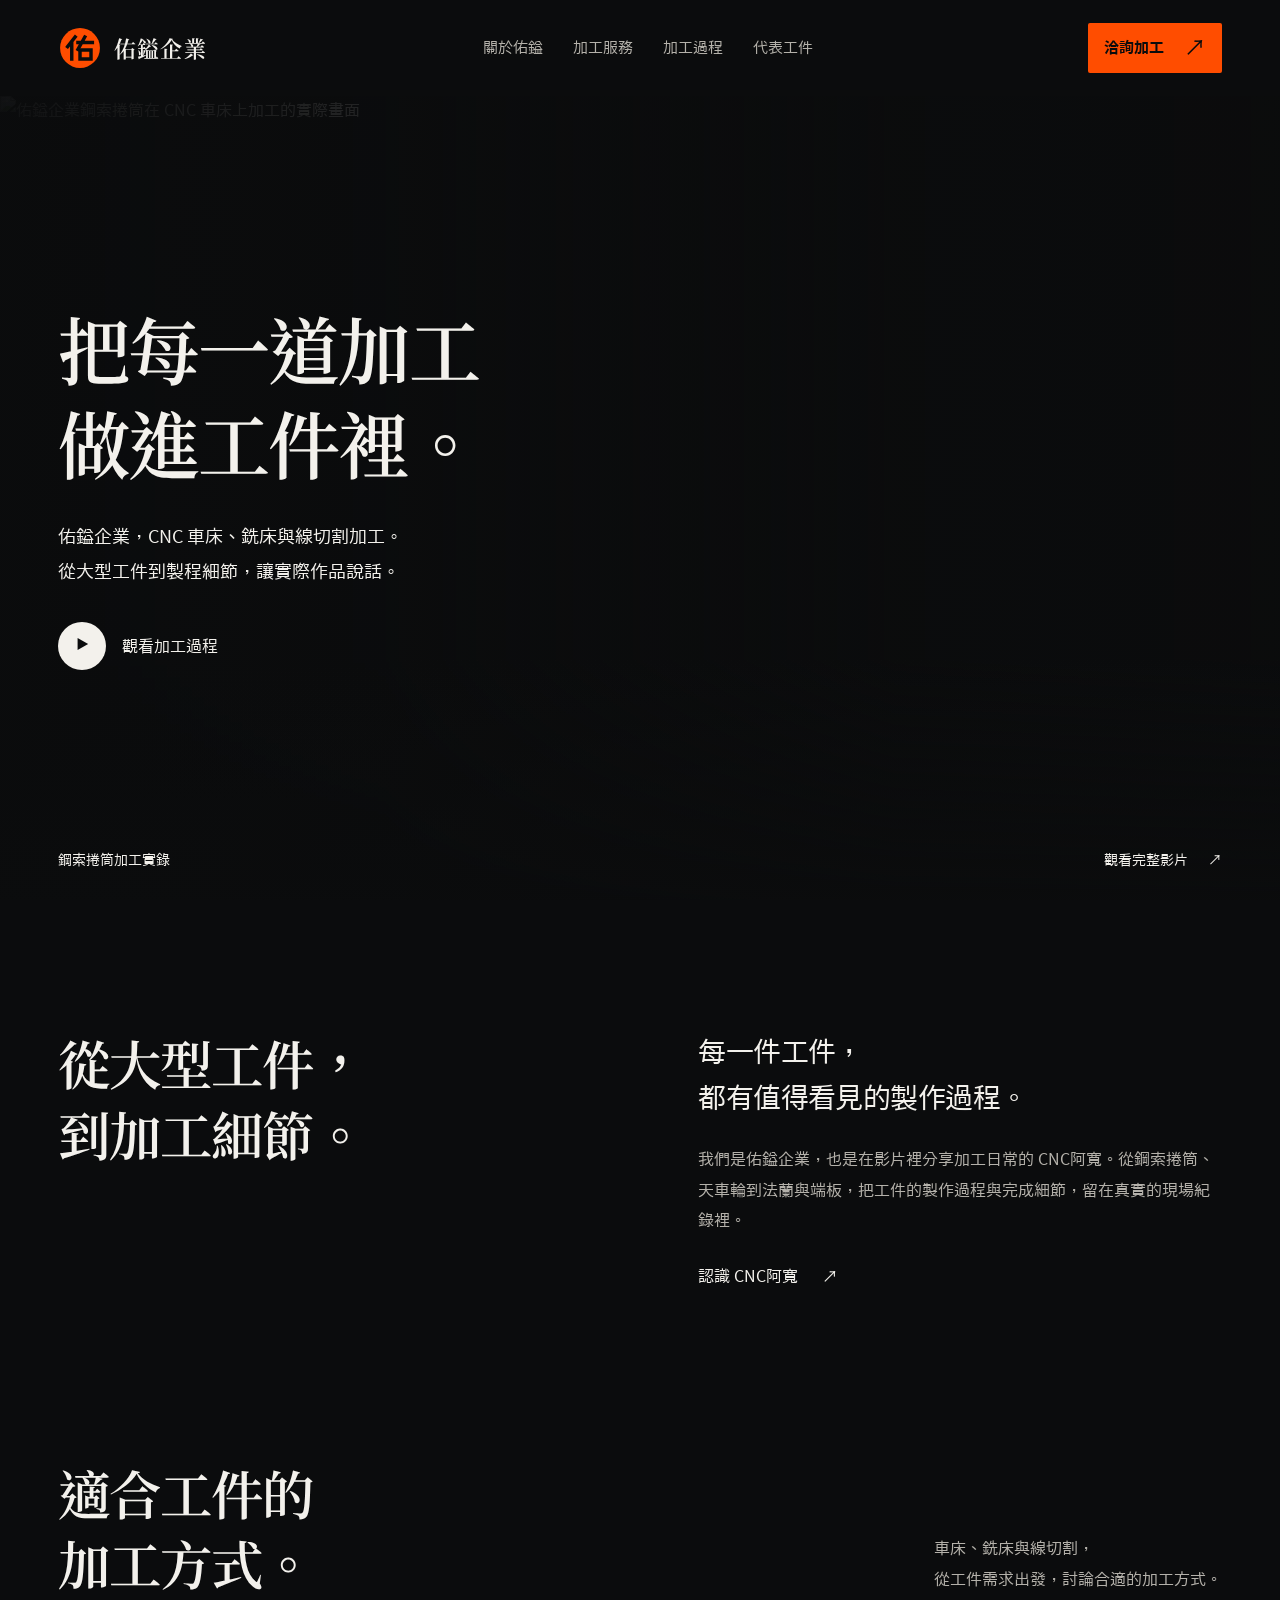
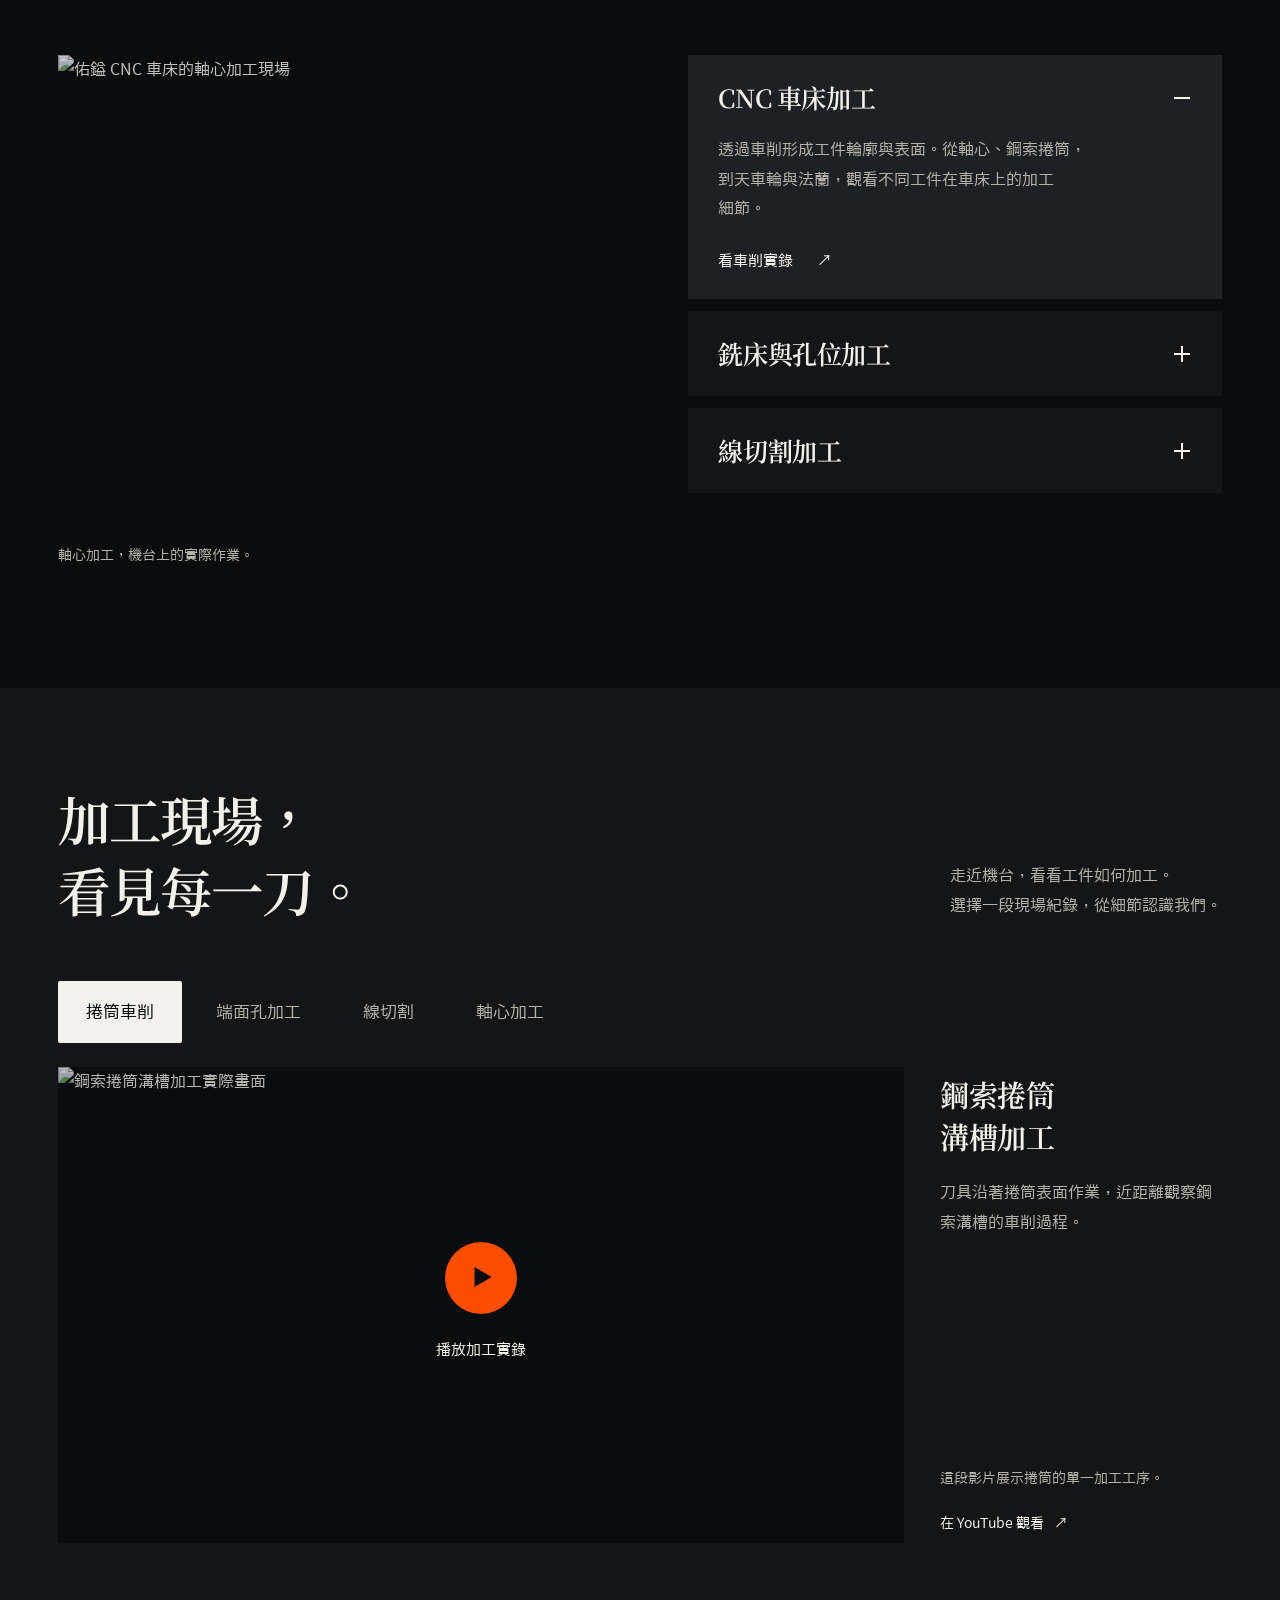
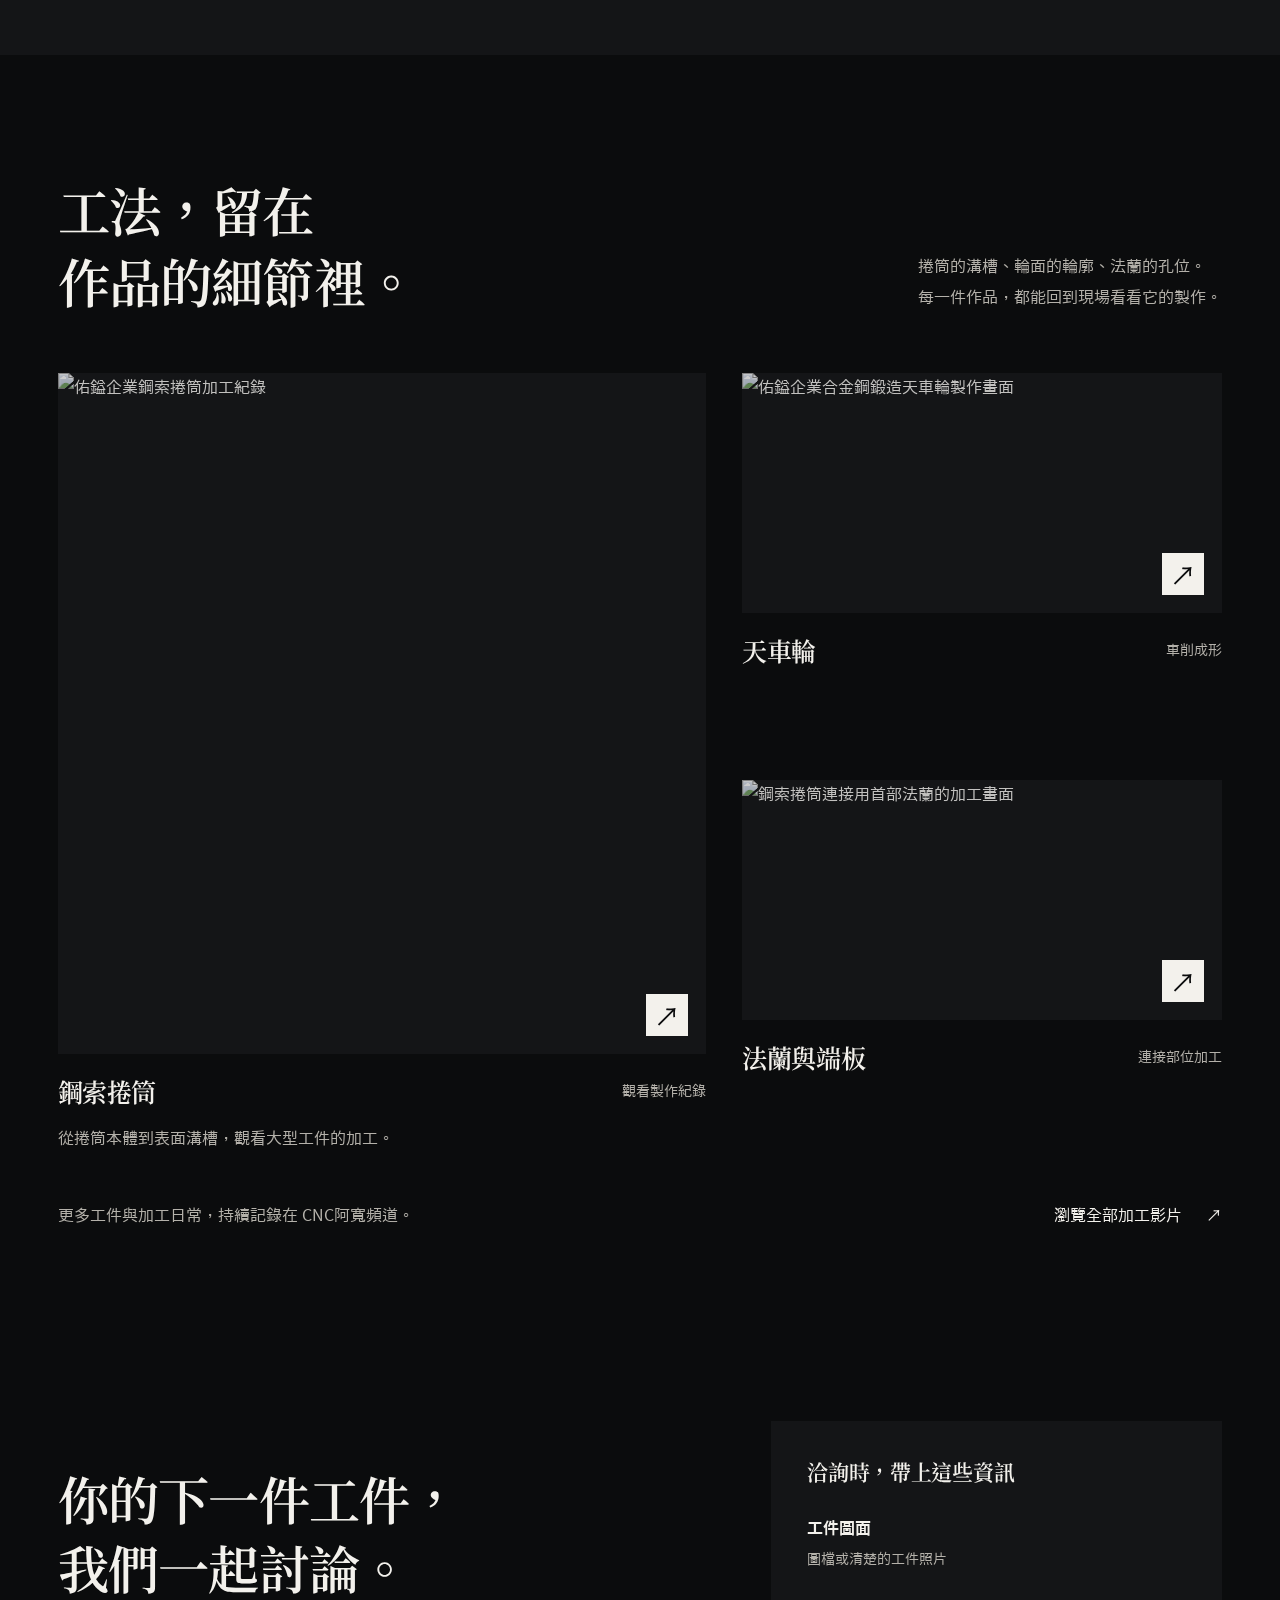
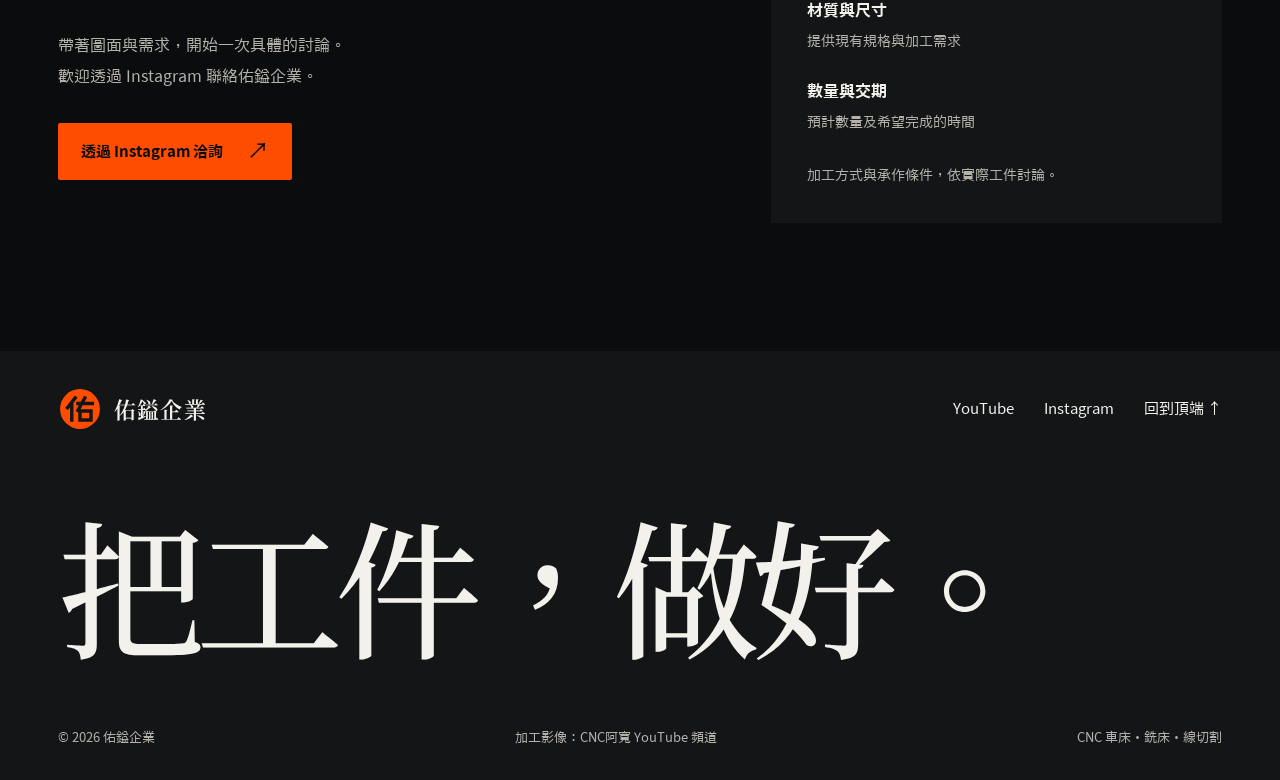
==== index.html @ 59f02c8d "Publish Yo Yi company website v1 with custom identity and machining videos" ====
<!doctype html>
<html lang="zh-Hant">
<head>
  <meta charset="utf-8">
  <meta name="viewport" content="width=device-width, initial-scale=1">
  <meta name="theme-color" content="#0b0c0d">
  <meta name="description" content="佑鎰企業 CNC 車床、銑床與線切割加工。從鋼索捲筒、天車輪到法蘭與端板，透過真實影片看見加工過程與工件細節。">
  <meta property="og:title" content="佑鎰企業｜看得見的 CNC 加工">
  <meta property="og:description" content="從大型工件到加工細節，走進佑鎰的加工現場。">
  <meta property="og:type" content="website">
  <meta property="og:url" content="https://ishshue.github.io/yoyiweb/">
  <meta property="og:image" content="https://i.ytimg.com/vi/tw3LlQn-qcg/maxresdefault.jpg">
  <link rel="canonical" href="https://ishshue.github.io/yoyiweb/">
  <title>佑鎰企業｜看得見的 CNC 加工</title>
  <link rel="icon" href="./favicon.svg" type="image/svg+xml">
  <link rel="preconnect" href="https://i.ytimg.com">
  <link rel="preload" href="./fonts/source-han-serif-tw.woff2" as="font" type="font/woff2" crossorigin>
  <link rel="stylesheet" href="./fonts/fonts.css">
  <link rel="stylesheet" href="./styles.css">
  <link rel="stylesheet" href="./brand.css">
  <link rel="stylesheet" href="./loader.css">
  <script src="./loader.js" defer></script>
  <script src="./app.js" defer></script>
</head>
<body>
  <div class="page-loader" id="page-loader" role="status" aria-live="polite" hidden>
    <img class="brand-icon" src="./assets/yo-yi-icon.svg" alt="" width="64" height="64">
    <div class="dot-spinner" aria-hidden="true"><span class="dot-spinner__dot"></span><span class="dot-spinner__dot"></span><span class="dot-spinner__dot"></span><span class="dot-spinner__dot"></span><span class="dot-spinner__dot"></span><span class="dot-spinner__dot"></span><span class="dot-spinner__dot"></span><span class="dot-spinner__dot"></span></div>
    <p>正在載入佑鎰的加工現場</p>
  </div>
  <a class="skip-link" href="#main">跳至主要內容</a>
  <header class="site-header">
    <div class="header-inner frame">
      <a class="wordmark" href="#top" aria-label="佑鎰企業，回到首頁"><img class="brand-icon" src="./assets/yo-yi-icon.svg" alt="" width="44" height="44"><span>佑鎰企業</span></a>
      <nav class="desktop-nav" aria-label="主要導覽">
        <a href="#about">關於佑鎰</a><a href="#services">加工服務</a><a href="#process">加工過程</a><a href="#work">代表工件</a>
      </nav>
      <a class="button header-contact" href="#contact">洽詢加工 <span aria-hidden="true">↗</span></a>
      <button class="menu-toggle" aria-expanded="false" aria-controls="mobile-nav" aria-label="開啟導覽選單"><span></span><span></span></button>
    </div>
    <nav id="mobile-nav" class="mobile-nav" aria-label="手機導覽" hidden>
      <a href="#about">關於佑鎰</a><a href="#services">加工服務</a><a href="#process">加工過程</a><a href="#work">代表工件</a><a href="#contact">洽詢加工</a>
    </nav>
  </header>

  <main id="main">
    <section id="top" class="hero" aria-labelledby="hero-heading">
      <img class="hero-image video-thumb" src="https://i.ytimg.com/vi/tw3LlQn-qcg/maxresdefault.jpg" data-video="tw3LlQn-qcg" alt="佑鎰企業鋼索捲筒在 CNC 車床上加工的實際畫面" width="1280" height="720" fetchpriority="high">
      <div class="hero-scrim"></div>
      <div class="hero-content frame">
        <h1 id="hero-heading"><span class="headline-line"><span>把每一道加工</span></span><span class="headline-line"><span>做進工件裡。</span></span></h1>
        <p class="hero-description">佑鎰企業，CNC 車床、銑床與線切割加工。<br>從大型工件到製程細節，讓實際作品說話。</p>
        <a class="hero-action" href="#process"><span class="play-disc" aria-hidden="true">▶</span><span>觀看加工過程</span></a>
      </div>
      <div class="hero-bottom frame"><span>鋼索捲筒加工實錄</span><a href="https://www.youtube.com/watch?v=tw3LlQn-qcg" target="_blank" rel="noopener noreferrer">觀看完整影片 <span aria-hidden="true">↗</span></a></div>
    </section>

    <section id="about" class="about-section section frame" aria-labelledby="about-heading">
      <h2 id="about-heading" class="reveal">從大型工件，<br>到加工細節。</h2>
      <div class="about-copy reveal">
        <p class="statement">每一件工件，<br>都有值得看見的製作過程。</p>
        <p>我們是佑鎰企業，也是在影片裡分享加工日常的 CNC阿寬。從鋼索捲筒、天車輪到法蘭與端板，把工件的製作過程與完成細節，留在真實的現場紀錄裡。</p>
        <a class="text-link" href="https://www.youtube.com/@yo-yi/videos" target="_blank" rel="noopener noreferrer">認識 CNC阿寬 <span aria-hidden="true">↗</span></a>
      </div>
    </section>

    <section id="services" class="services-section section frame" aria-labelledby="services-heading">
      <div class="section-heading reveal"><h2 id="services-heading">適合工件的<br>加工方式。</h2><p>車床、銑床與線切割，<br>從工件需求出發，討論合適的加工方式。</p></div>
      <div class="services-layout">
        <figure class="service-image reveal"><img class="video-thumb" src="https://i.ytimg.com/vi/P_eZln2GrxA/maxresdefault.jpg" data-video="P_eZln2GrxA" alt="佑鎰 CNC 車床的軸心加工現場" width="1280" height="720" loading="lazy"><figcaption>軸心加工，機台上的實際作業。</figcaption></figure>
        <div class="service-list reveal">
          <details open><summary><h3>CNC 車床加工</h3><span class="details-icon" aria-hidden="true"></span></summary><div class="details-body"><p>透過車削形成工件輪廓與表面。從軸心、鋼索捲筒，到天車輪與法蘭，觀看不同工件在車床上的加工細節。</p><a href="#process" class="text-link" data-process-link="turning">看車削實錄 <span aria-hidden="true">↗</span></a></div></details>
          <details><summary><h3>銑床與孔位加工</h3><span class="details-icon" aria-hidden="true"></span></summary><div class="details-body"><p>工件的端面、孔位與接合部位，也各有加工重點。從捲筒端面孔加工影片，觀察刀具與工件的作業細節。</p><a href="#process" class="text-link" data-process-link="boring">看孔位加工 <span aria-hidden="true">↗</span></a></div></details>
          <details><summary><h3>線切割加工</h3><span class="details-icon" aria-hidden="true"></span></summary><div class="details-body"><p>透過線切割處理工件輪廓與鍵槽。以超長鍵槽的現場影片，呈現實際加工中的工件與設備。</p><a href="#process" class="text-link" data-process-link="wire">看線切割實錄 <span aria-hidden="true">↗</span></a></div></details>
        </div>
      </div>
    </section>

    <section id="process" class="process-section section" aria-labelledby="process-heading">
      <div class="frame">
        <div class="section-heading reveal"><h2 id="process-heading">加工現場，<br>看見每一刀。</h2><p>走近機台，看看工件如何加工。<br>選擇一段現場紀錄，從細節認識我們。</p></div>
        <div class="process-tabs reveal" role="tablist" aria-label="選擇加工影片">
          <button id="tab-turning" role="tab" aria-selected="true" aria-controls="process-panel" data-process="turning">捲筒車削</button>
          <button id="tab-boring" role="tab" aria-selected="false" aria-controls="process-panel" tabindex="-1" data-process="boring">端面孔加工</button>
          <button id="tab-wire" role="tab" aria-selected="false" aria-controls="process-panel" tabindex="-1" data-process="wire">線切割</button>
          <button id="tab-shaft" role="tab" aria-selected="false" aria-controls="process-panel" tabindex="-1" data-process="shaft">軸心加工</button>
        </div>
        <div id="process-panel" class="process-panel reveal" role="tabpanel" aria-labelledby="tab-turning" tabindex="0">
          <div class="video-stage" id="video-stage">
            <div class="video-loader" id="video-loader" role="status" aria-live="polite" hidden><div class="dot-spinner" aria-hidden="true"><span class="dot-spinner__dot"></span><span class="dot-spinner__dot"></span><span class="dot-spinner__dot"></span><span class="dot-spinner__dot"></span><span class="dot-spinner__dot"></span><span class="dot-spinner__dot"></span><span class="dot-spinner__dot"></span><span class="dot-spinner__dot"></span></div><span>正在載入加工影片</span></div>
            <a class="video-poster" id="video-poster" href="https://www.youtube.com/watch?v=tw3LlQn-qcg" target="_blank" rel="noopener noreferrer" aria-label="播放鋼索捲筒溝槽加工影片">
              <img id="process-image" class="video-thumb" src="https://i.ytimg.com/vi/tw3LlQn-qcg/maxresdefault.jpg" data-video="tw3LlQn-qcg" alt="鋼索捲筒溝槽加工實際畫面" width="1280" height="720" loading="lazy">
              <span class="video-play"><span aria-hidden="true">▶</span><span>播放加工實錄</span></span>
            </a>
          </div>
          <div class="process-description" aria-live="polite">
            <div><h3 id="process-title">鋼索捲筒<br>溝槽加工</h3><p id="process-description">刀具沿著捲筒表面作業，近距離觀察鋼索溝槽的車削過程。</p></div>
            <div class="process-meta"><p id="process-note">這段影片展示捲筒的單一加工工序。</p><a id="process-source" class="text-link" href="https://www.youtube.com/watch?v=tw3LlQn-qcg" target="_blank" rel="noopener noreferrer">在 YouTube 觀看 <span aria-hidden="true">↗</span></a></div>
          </div>
        </div>
        <noscript><p>其他加工紀錄：<a href="https://www.youtube.com/watch?v=yM4yK9tTLEQ">端面孔加工</a>、<a href="https://www.youtube.com/watch?v=7T9lDOiw2Vo">線切割</a>、<a href="https://www.youtube.com/watch?v=P_eZln2GrxA">軸心加工</a>。</p></noscript>
      </div>
    </section>

    <section id="work" class="work-section section frame" aria-labelledby="work-heading">
      <div class="section-heading reveal"><h2 id="work-heading">工法，留在<br>作品的細節裡。</h2><p>捲筒的溝槽、輪面的輪廓、法蘭的孔位。<br>每一件作品，都能回到現場看看它的製作。</p></div>
      <div class="work-grid">
        <a class="work-item work-feature reveal" href="https://www.youtube.com/watch?v=8Q8YYS0DX50" target="_blank" rel="noopener noreferrer">
          <div class="work-image"><img class="video-thumb" src="https://i.ytimg.com/vi/8Q8YYS0DX50/maxresdefault.jpg" data-video="8Q8YYS0DX50" alt="佑鎰企業鋼索捲筒加工紀錄" width="1280" height="720" loading="lazy"><span class="image-arrow" aria-hidden="true">↗</span></div>
          <div class="work-caption"><h3>鋼索捲筒</h3><span>觀看製作紀錄</span></div>
          <p>從捲筒本體到表面溝槽，觀看大型工件的加工。</p>
        </a>
        <div class="work-side">
          <a class="work-item reveal" href="https://www.youtube.com/watch?v=ETwI8uhicCs" target="_blank" rel="noopener noreferrer"><div class="work-image"><img class="video-thumb" src="https://i.ytimg.com/vi/ETwI8uhicCs/maxresdefault.jpg" data-video="ETwI8uhicCs" alt="佑鎰企業合金鋼鍛造天車輪製作畫面" width="1280" height="720" loading="lazy"><span class="image-arrow" aria-hidden="true">↗</span></div><div class="work-caption"><h3>天車輪</h3><span>車削成形</span></div></a>
          <a class="work-item reveal" href="https://www.youtube.com/watch?v=fPfhM7TItUw" target="_blank" rel="noopener noreferrer"><div class="work-image"><img class="video-thumb" src="https://i.ytimg.com/vi/fPfhM7TItUw/maxresdefault.jpg" data-video="fPfhM7TItUw" alt="鋼索捲筒連接用首部法蘭的加工畫面" width="1280" height="720" loading="lazy"><span class="image-arrow" aria-hidden="true">↗</span></div><div class="work-caption"><h3>法蘭與端板</h3><span>連接部位加工</span></div></a>
        </div>
      </div>
      <div class="work-more reveal"><p>更多工件與加工日常，持續記錄在 CNC阿寬頻道。</p><a class="text-link" href="https://www.youtube.com/@yo-yi/videos" target="_blank" rel="noopener noreferrer">瀏覽全部加工影片 <span aria-hidden="true">↗</span></a></div>
    </section>

    <section id="contact" class="contact-section section frame" aria-labelledby="contact-heading">
      <div class="contact-main reveal"><h2 id="contact-heading">你的下一件工件，<br>我們一起討論。</h2><p>帶著圖面與需求，開始一次具體的討論。<br>歡迎透過 Instagram 聯絡佑鎰企業。</p><a class="button" href="https://www.instagram.com/trontalshue/" target="_blank" rel="noopener noreferrer">透過 Instagram 洽詢 <span aria-hidden="true">↗</span></a></div>
      <div class="contact-prep reveal"><h3>洽詢時，帶上這些資訊</h3><ul><li><span>工件圖面</span><span>圖檔或清楚的工件照片</span></li><li><span>材質與尺寸</span><span>提供現有規格與加工需求</span></li><li><span>數量與交期</span><span>預計數量及希望完成的時間</span></li></ul><p>加工方式與承作條件，依實際工件討論。</p></div>
    </section>
  </main>

  <footer class="site-footer frame">
    <div class="footer-top"><a class="wordmark" href="#top"><img class="brand-icon" src="./assets/yo-yi-icon.svg" alt="" width="44" height="44"><span>佑鎰企業</span></a><div><a href="https://www.youtube.com/@yo-yi" target="_blank" rel="noopener noreferrer">YouTube</a><a href="https://www.instagram.com/trontalshue/" target="_blank" rel="noopener noreferrer">Instagram</a><a href="#top">回到頂端 ↑</a></div></div>
    <p class="footer-display" aria-hidden="true">把工件，做好。</p>
    <div class="footer-bottom"><span>© 2026 佑鎰企業</span><a href="https://www.youtube.com/@yo-yi" target="_blank" rel="noopener noreferrer">加工影像：CNC阿寬 YouTube 頻道</a><span>CNC 車床・銑床・線切割</span></div>
  </footer>
</body>
</html>
---- fonts/fonts.css ----
/* Source Han Serif TW: Adobe. Taipei Sans TC: JT Foundry. Licenses alongside these files. */
@font-face{font-family:"Yo Yi Serif Web";src:url("./source-han-serif-tw.woff2") format("woff2");font-weight:200 900;font-style:normal;font-display:swap}
@font-face {
  font-family: "Yo Yi Sans Web";
  font-style: normal;
  font-weight: 400;
  font-display: swap;
  src: url("./taipei/Regular/Taipei-Sans-TC.Basic-Latin.woff2") format("woff2");
  unicode-range: U+20-7E;
}
@font-face {
  font-family: "Yo Yi Sans Web";
  font-style: normal;
  font-weight: 400;
  font-display: swap;
  src: url("./taipei/Regular/Taipei-Sans-TC.Latin-1-Supplement.woff2") format("woff2");
  unicode-range: U+A0-FF;
}
@font-face {
  font-family: "Yo Yi Sans Web";
  font-style: normal;
  font-weight: 400;
  font-display: swap;
  src: url("./taipei/Regular/Taipei-Sans-TC.Arrows.woff2") format("woff2");
  unicode-range: U+2190-2199, U+21B8-21B9, U+21C4-21C6, U+21CB-21CC, U+21D0, U+21D2, U+21D4, U+21E6-21E9, U+21F5;
}
@font-face {
  font-family: "Yo Yi Sans Web";
  font-style: normal;
  font-weight: 400;
  font-display: swap;
  src: url("./taipei/Regular/Taipei-Sans-TC.Geometric-Shapes.woff2") format("woff2");
  unicode-range: U+25A0-25AB, U+25B1-25B3, U+25B6-25B7, U+25BC-25BD, U+25C0-25C1, U+25C6-25CC, U+25CE-25D3, U+25E2-25E6, U+25EF;
}
@font-face {
  font-family: "Yo Yi Sans Web";
  font-style: normal;
  font-weight: 400;
  font-display: swap;
  src: url("./taipei/Regular/Taipei-Sans-TC.CJK-Symbols-and-Punctuation.woff2") format("woff2");
  unicode-range: U+3000-303F;
}
@font-face {
  font-family: "Yo Yi Sans Web";
  font-style: normal;
  font-weight: 400;
  font-display: swap;
  src: url("./taipei/Regular/Taipei-Sans-TC.Katakana.woff2") format("woff2");
  unicode-range: U+30A0-30FF;
}
@font-face {
  font-family: "Yo Yi Sans Web";
  font-style: normal;
  font-weight: 400;
  font-display: swap;
  src: url("./taipei/Regular/Taipei-Sans-TC.CJK-Unified-Ideographs-001.woff2") format("woff2");
  unicode-range: U+4E00-51FF;
}
@font-face {
  font-family: "Yo Yi Sans Web";
  font-style: normal;
  font-weight: 400;
  font-display: swap;
  src: url("./taipei/Regular/Taipei-Sans-TC.CJK-Unified-Ideographs-002.woff2") format("woff2");
  unicode-range: U+5200-55FF;
}
@font-face {
  font-family: "Yo Yi Sans Web";
  font-style: normal;
  font-weight: 400;
  font-display: swap;
  src: url("./taipei/Regular/Taipei-Sans-TC.CJK-Unified-Ideographs-003.woff2") format("woff2");
  unicode-range: U+5600-59FF;
}
@font-face {
  font-family: "Yo Yi Sans Web";
  font-style: normal;
  font-weight: 400;
  font-display: swap;
  src: url("./taipei/Regular/Taipei-Sans-TC.CJK-Unified-Ideographs-004.woff2") format("woff2");
  unicode-range: U+5A00-5DFF;
}
@font-face {
  font-family: "Yo Yi Sans Web";
  font-style: normal;
  font-weight: 400;
  font-display: swap;
  src: url("./taipei/Regular/Taipei-Sans-TC.CJK-Unified-Ideographs-005.woff2") format("woff2");
  unicode-range: U+5E00-61FF;
}
@font-face {
  font-family: "Yo Yi Sans Web";
  font-style: normal;
  font-weight: 400;
  font-display: swap;
  src: url("./taipei/Regular/Taipei-Sans-TC.CJK-Unified-Ideographs-006.woff2") format("woff2");
  unicode-range: U+6200-65FF;
}
@font-face {
  font-family: "Yo Yi Sans Web";
  font-style: normal;
  font-weight: 400;
  font-display: swap;
  src: url("./taipei/Regular/Taipei-Sans-TC.CJK-Unified-Ideographs-007.woff2") format("woff2");
  unicode-range: U+6600-69FF;
}
@font-face {
  font-family: "Yo Yi Sans Web";
  font-style: normal;
  font-weight: 400;
  font-display: swap;
  src: url("./taipei/Regular/Taipei-Sans-TC.CJK-Unified-Ideographs-008.woff2") format("woff2");
  unicode-range: U+6A00-6DFF;
}
@font-face {
  font-family: "Yo Yi Sans Web";
  font-style: normal;
  font-weight: 400;
  font-display: swap;
  src: url("./taipei/Regular/Taipei-Sans-TC.CJK-Unified-Ideographs-009.woff2") format("woff2");
  unicode-range: U+6E00-71FF;
}
@font-face {
  font-family: "Yo Yi Sans Web";
  font-style: normal;
  font-weight: 400;
  font-display: swap;
  src: url("./taipei/Regular/Taipei-Sans-TC.CJK-Unified-Ideographs-010.woff2") format("woff2");
  unicode-range: U+7200-75FF;
}
@font-face {
  font-family: "Yo Yi Sans Web";
  font-style: normal;
  font-weight: 400;
  font-display: swap;
  src: url("./taipei/Regular/Taipei-Sans-TC.CJK-Unified-Ideographs-011.woff2") format("woff2");
  unicode-range: U+7600-79FF;
}
@font-face {
  font-family: "Yo Yi Sans Web";
  font-style: normal;
  font-weight: 400;
  font-display: swap;
  src: url("./taipei/Regular/Taipei-Sans-TC.CJK-Unified-Ideographs-012.woff2") format("woff2");
  unicode-range: U+7A00-7DFF;
}
@font-face {
  font-family: "Yo Yi Sans Web";
  font-style: normal;
  font-weight: 400;
  font-display: swap;
  src: url("./taipei/Regular/Taipei-Sans-TC.CJK-Unified-Ideographs-013.woff2") format("woff2");
  unicode-range: U+7E00-81FF;
}
@font-face {
  font-family: "Yo Yi Sans Web";
  font-style: normal;
  font-weight: 400;
  font-display: swap;
  src: url("./taipei/Regular/Taipei-Sans-TC.CJK-Unified-Ideographs-014.woff2") format("woff2");
  unicode-range: U+8200-85FF;
}
@font-face {
  font-family: "Yo Yi Sans Web";
  font-style: normal;
  font-weight: 400;
  font-display: swap;
  src: url("./taipei/Regular/Taipei-Sans-TC.CJK-Unified-Ideographs-015.woff2") format("woff2");
  unicode-range: U+8600-89FF;
}
@font-face {
  font-family: "Yo Yi Sans Web";
  font-style: normal;
  font-weight: 400;
  font-display: swap;
  src: url("./taipei/Regular/Taipei-Sans-TC.CJK-Unified-Ideographs-016.woff2") format("woff2");
  unicode-range: U+8A00-8DFF;
}
@font-face {
  font-family: "Yo Yi Sans Web";
  font-style: normal;
  font-weight: 400;
  font-display: swap;
  src: url("./taipei/Regular/Taipei-Sans-TC.CJK-Unified-Ideographs-017.woff2") format("woff2");
  unicode-range: U+8E00-91FF;
}
@font-face {
  font-family: "Yo Yi Sans Web";
  font-style: normal;
  font-weight: 400;
  font-display: swap;
  src: url("./taipei/Regular/Taipei-Sans-TC.CJK-Unified-Ideographs-018.woff2") format("woff2");
  unicode-range: U+9200-95FF;
}
@font-face {
  font-family: "Yo Yi Sans Web";
  font-style: normal;
  font-weight: 400;
  font-display: swap;
  src: url("./taipei/Regular/Taipei-Sans-TC.CJK-Unified-Ideographs-019.woff2") format("woff2");
  unicode-range: U+9600-99FF;
}
@font-face {
  font-family: "Yo Yi Sans Web";
  font-style: normal;
  font-weight: 400;
  font-display: swap;
  src: url("./taipei/Regular/Taipei-Sans-TC.CJK-Unified-Ideographs-020.woff2") format("woff2");
  unicode-range: U+9A00-9DFF;
}
@font-face {
  font-family: "Yo Yi Sans Web";
  font-style: normal;
  font-weight: 400;
  font-display: swap;
  src: url("./taipei/Regular/Taipei-Sans-TC.CJK-Unified-Ideographs-021.woff2") format("woff2");
  unicode-range: U+9E00-9FD0;
}
@font-face {
  font-family: "Yo Yi Sans Web";
  font-style: normal;
  font-weight: 400;
  font-display: swap;
  src: url("./taipei/Regular/Taipei-Sans-TC.Halfwidth-and-Fullwidth-Forms.woff2") format("woff2");
  unicode-range: U+FF01-FFA0, U+FFE0-FFE6, U+FFE8-FFEE;
}
@font-face {
  font-family: "Yo Yi Sans Web";
  font-style: normal;
  font-weight: 700;
  font-display: swap;
  src: url("./taipei/Bold/Taipei-Sans-TC.Basic-Latin.woff2") format("woff2");
  unicode-range: U+20-7E;
}
@font-face {
  font-family: "Yo Yi Sans Web";
  font-style: normal;
  font-weight: 700;
  font-display: swap;
  src: url("./taipei/Bold/Taipei-Sans-TC.Latin-1-Supplement.woff2") format("woff2");
  unicode-range: U+A0-FF;
}
@font-face {
  font-family: "Yo Yi Sans Web";
  font-style: normal;
  font-weight: 700;
  font-display: swap;
  src: url("./taipei/Bold/Taipei-Sans-TC.Arrows.woff2") format("woff2");
  unicode-range: U+2190-2199, U+21B8-21B9, U+21C4-21C6, U+21CB-21CC, U+21D0, U+21D2, U+21D4, U+21E6-21E9, U+21F5;
}
@font-face {
  font-family: "Yo Yi Sans Web";
  font-style: normal;
  font-weight: 700;
  font-display: swap;
  src: url("./taipei/Bold/Taipei-Sans-TC.Geometric-Shapes.woff2") format("woff2");
  unicode-range: U+25A0-25AB, U+25B1-25B3, U+25B6-25B7, U+25BC-25BD, U+25C0-25C1, U+25C6-25CC, U+25CE-25D3, U+25E2-25E6, U+25EF;
}
@font-face {
  font-family: "Yo Yi Sans Web";
  font-style: normal;
  font-weight: 700;
  font-display: swap;
  src: url("./taipei/Bold/Taipei-Sans-TC.CJK-Symbols-and-Punctuation.woff2") format("woff2");
  unicode-range: U+3000-303F;
}
@font-face {
  font-family: "Yo Yi Sans Web";
  font-style: normal;
  font-weight: 700;
  font-display: swap;
  src: url("./taipei/Bold/Taipei-Sans-TC.Katakana.woff2") format("woff2");
  unicode-range: U+30A0-30FF;
}
@font-face {
  font-family: "Yo Yi Sans Web";
  font-style: normal;
  font-weight: 700;
  font-display: swap;
  src: url("./taipei/Bold/Taipei-Sans-TC.CJK-Unified-Ideographs-001.woff2") format("woff2");
  unicode-range: U+4E00-51FF;
}
@font-face {
  font-family: "Yo Yi Sans Web";
  font-style: normal;
  font-weight: 700;
  font-display: swap;
  src: url("./taipei/Bold/Taipei-Sans-TC.CJK-Unified-Ideographs-002.woff2") format("woff2");
  unicode-range: U+5200-55FF;
}
@font-face {
  font-family: "Yo Yi Sans Web";
  font-style: normal;
  font-weight: 700;
  font-display: swap;
  src: url("./taipei/Bold/Taipei-Sans-TC.CJK-Unified-Ideographs-003.woff2") format("woff2");
  unicode-range: U+5600-59FF;
}
@font-face {
  font-family: "Yo Yi Sans Web";
  font-style: normal;
  font-weight: 700;
  font-display: swap;
  src: url("./taipei/Bold/Taipei-Sans-TC.CJK-Unified-Ideographs-004.woff2") format("woff2");
  unicode-range: U+5A00-5DFF;
}
@font-face {
  font-family: "Yo Yi Sans Web";
  font-style: normal;
  font-weight: 700;
  font-display: swap;
  src: url("./taipei/Bold/Taipei-Sans-TC.CJK-Unified-Ideographs-005.woff2") format("woff2");
  unicode-range: U+5E00-61FF;
}
@font-face {
  font-family: "Yo Yi Sans Web";
  font-style: normal;
  font-weight: 700;
  font-display: swap;
  src: url("./taipei/Bold/Taipei-Sans-TC.CJK-Unified-Ideographs-006.woff2") format("woff2");
  unicode-range: U+6200-65FF;
}
@font-face {
  font-family: "Yo Yi Sans Web";
  font-style: normal;
  font-weight: 700;
  font-display: swap;
  src: url("./taipei/Bold/Taipei-Sans-TC.CJK-Unified-Ideographs-007.woff2") format("woff2");
  unicode-range: U+6600-69FF;
}
@font-face {
  font-family: "Yo Yi Sans Web";
  font-style: normal;
  font-weight: 700;
  font-display: swap;
  src: url("./taipei/Bold/Taipei-Sans-TC.CJK-Unified-Ideographs-008.woff2") format("woff2");
  unicode-range: U+6A00-6DFF;
}
@font-face {
  font-family: "Yo Yi Sans Web";
  font-style: normal;
  font-weight: 700;
  font-display: swap;
  src: url("./taipei/Bold/Taipei-Sans-TC.CJK-Unified-Ideographs-009.woff2") format("woff2");
  unicode-range: U+6E00-71FF;
}
@font-face {
  font-family: "Yo Yi Sans Web";
  font-style: normal;
  font-weight: 700;
  font-display: swap;
  src: url("./taipei/Bold/Taipei-Sans-TC.CJK-Unified-Ideographs-010.woff2") format("woff2");
  unicode-range: U+7200-75FF;
}
@font-face {
  font-family: "Yo Yi Sans Web";
  font-style: normal;
  font-weight: 700;
  font-display: swap;
  src: url("./taipei/Bold/Taipei-Sans-TC.CJK-Unified-Ideographs-011.woff2") format("woff2");
  unicode-range: U+7600-79FF;
}
@font-face {
  font-family: "Yo Yi Sans Web";
  font-style: normal;
  font-weight: 700;
  font-display: swap;
  src: url("./taipei/Bold/Taipei-Sans-TC.CJK-Unified-Ideographs-012.woff2") format("woff2");
  unicode-range: U+7A00-7DFF;
}
@font-face {
  font-family: "Yo Yi Sans Web";
  font-style: normal;
  font-weight: 700;
  font-display: swap;
  src: url("./taipei/Bold/Taipei-Sans-TC.CJK-Unified-Ideographs-013.woff2") format("woff2");
  unicode-range: U+7E00-81FF;
}
@font-face {
  font-family: "Yo Yi Sans Web";
  font-style: normal;
  font-weight: 700;
  font-display: swap;
  src: url("./taipei/Bold/Taipei-Sans-TC.CJK-Unified-Ideographs-014.woff2") format("woff2");
  unicode-range: U+8200-85FF;
}
@font-face {
  font-family: "Yo Yi Sans Web";
  font-style: normal;
  font-weight: 700;
  font-display: swap;
  src: url("./taipei/Bold/Taipei-Sans-TC.CJK-Unified-Ideographs-015.woff2") format("woff2");
  unicode-range: U+8600-89FF;
}
@font-face {
  font-family: "Yo Yi Sans Web";
  font-style: normal;
  font-weight: 700;
  font-display: swap;
  src: url("./taipei/Bold/Taipei-Sans-TC.CJK-Unified-Ideographs-016.woff2") format("woff2");
  unicode-range: U+8A00-8DFF;
}
@font-face {
  font-family: "Yo Yi Sans Web";
  font-style: normal;
  font-weight: 700;
  font-display: swap;
  src: url("./taipei/Bold/Taipei-Sans-TC.CJK-Unified-Ideographs-017.woff2") format("woff2");
  unicode-range: U+8E00-91FF;
}
@font-face {
  font-family: "Yo Yi Sans Web";
  font-style: normal;
  font-weight: 700;
  font-display: swap;
  src: url("./taipei/Bold/Taipei-Sans-TC.CJK-Unified-Ideographs-018.woff2") format("woff2");
  unicode-range: U+9200-95FF;
}
@font-face {
  font-family: "Yo Yi Sans Web";
  font-style: normal;
  font-weight: 700;
  font-display: swap;
  src: url("./taipei/Bold/Taipei-Sans-TC.CJK-Unified-Ideographs-019.woff2") format("woff2");
  unicode-range: U+9600-99FF;
}
@font-face {
  font-family: "Yo Yi Sans Web";
  font-style: normal;
  font-weight: 700;
  font-display: swap;
  src: url("./taipei/Bold/Taipei-Sans-TC.CJK-Unified-Ideographs-020.woff2") format("woff2");
  unicode-range: U+9A00-9DFF;
}
@font-face {
  font-family: "Yo Yi Sans Web";
  font-style: normal;
  font-weight: 700;
  font-display: swap;
  src: url("./taipei/Bold/Taipei-Sans-TC.CJK-Unified-Ideographs-021.woff2") format("woff2");
  unicode-range: U+9E00-9FD0;
}
@font-face {
  font-family: "Yo Yi Sans Web";
  font-style: normal;
  font-weight: 700;
  font-display: swap;
  src: url("./taipei/Bold/Taipei-Sans-TC.Halfwidth-and-Fullwidth-Forms.woff2") format("woff2");
  unicode-range: U+FF01-FFA0, U+FFE0-FFE6, U+FFE8-FFEE;
}
---- styles.css ----
:root{--bg:#0b0c0d;--surface:#141517;--raised:#1e2124;--ink:#f3f1ec;--muted:#b4b1aa;--accent:#ff4d00;--accent-hover:#ff6b1f;--font:"Archivo","Noto Sans TC","Microsoft JhengHei",sans-serif;--gutter:clamp(20px,4.5vw,72px);--content:1440px;--ease:cubic-bezier(.22,1,.36,1)}
*{box-sizing:border-box}html{scroll-behavior:smooth;scroll-padding-top:100px}body{margin:0;background:var(--bg);color:var(--ink);font-family:var(--font);font-size:16px;line-height:1.75;-webkit-font-smoothing:antialiased}::selection{background:var(--accent);color:var(--bg)}a{color:inherit;text-decoration:none}button{font:inherit;cursor:pointer}button,a{-webkit-tap-highlight-color:transparent}button{color:inherit}img{display:block;max-width:100%;object-fit:cover}h1,h2,h3,p,figure{margin:0}h1,h2,h3{text-wrap:balance}p{text-wrap:pretty}h2{font-size:clamp(34px,4.1vw,60px);font-weight:500;line-height:1.35;letter-spacing:-.035em}h3{font-size:clamp(22px,2vw,28px);font-weight:500;line-height:1.4;letter-spacing:-.025em}a:focus-visible,button:focus-visible,summary:focus-visible,[tabindex="0"]:focus-visible{outline:3px solid var(--accent);outline-offset:6px}.frame{width:100%;max-width:var(--content);padding-inline:var(--gutter);margin-inline:auto}.section{padding-block:120px}.button{display:inline-flex;align-items:center;justify-content:center;gap:24px;min-height:48px;padding:13px 20px;background:var(--accent);color:var(--bg);font-size:15px;font-weight:600;line-height:1.4;border:0;border-radius:2px;transition:background .2s,transform .2s}.button:hover{background:var(--accent-hover);transform:translateY(-2px)}.button:active{transform:translateY(0)}.button>span{font-size:22px;font-weight:400}.text-link{display:inline-flex;gap:24px;align-items:center;font-size:16px;transition:color .2s}.text-link:hover{color:var(--accent)}.text-link>span{transition:transform .2s}.text-link:hover>span{transform:translate(3px,-3px)}.skip-link{position:fixed;left:20px;top:15px;z-index:100;background:var(--ink);color:var(--bg);padding:12px 20px;transform:translateY(-160%)}.skip-link:focus{transform:none}
.site-header{position:absolute;inset:0 0 auto;z-index:20;background:var(--bg)}.header-inner{height:96px;display:flex;align-items:center;justify-content:space-between;gap:24px}.wordmark{display:inline-flex;align-items:center;gap:13px;white-space:nowrap;font-size:22px;font-weight:600;letter-spacing:.025em}.brand-icon{display:grid;place-items:center;color:var(--accent);font-family:"Archivo",sans-serif;font-weight:700;font-size:36px;line-height:1;letter-spacing:-.1em;width:34px;margin-right:3px}.desktop-nav{display:flex;gap:30px;align-items:center;font-size:15px;color:var(--muted)}.desktop-nav a:hover{color:var(--ink)}.header-contact{min-height:43px;padding:10px 16px;gap:20px}.menu-toggle{display:none;background:none;border:0;width:44px;height:44px;padding:12px}.menu-toggle span{display:block;height:2px;background:var(--ink);margin:6px 0;transition:transform .25s}.menu-toggle[aria-expanded="true"] span:first-child{transform:translateY(4px) rotate(45deg)}.menu-toggle[aria-expanded="true"] span:last-child{transform:translateY(-4px) rotate(-45deg)}.mobile-nav[hidden]{display:none}.mobile-nav{background:var(--surface);padding:20px var(--gutter) 30px;display:grid;gap:10px}.mobile-nav a{padding:9px 0;font-size:20px}
.hero{position:relative;isolation:isolate;min-height:780px;height:min(920px,100svh);padding-top:96px;display:flex;align-items:center;overflow:hidden}.hero-image{position:absolute;inset:96px 0 0;width:100%;height:calc(100% - 96px);object-position:62% 50%;z-index:-3;filter:brightness(.68) saturate(.62);animation:hero-drift 18s ease-out both}.hero-scrim{position:absolute;inset:96px 0 0;z-index:-2;background:linear-gradient(90deg,rgba(11,12,13,.96) 0%,rgba(11,12,13,.84) 30%,rgba(11,12,13,.24) 70%,rgba(11,12,13,.16) 100%)}.hero-scrim:after{content:"";position:absolute;inset:70% 0 0;background:linear-gradient(0deg,rgba(11,12,13,.85),transparent)}.hero-content{padding-block:70px 95px}.hero h1{font-size:clamp(46px,5.65vw,84px);font-weight:500;line-height:1.3;letter-spacing:-.045em;max-width:780px}.headline-line{display:block;overflow:hidden}.headline-line>span{display:block;animation:headline-rise 1.1s var(--ease) both}.headline-line:nth-child(2)>span{animation-delay:.13s}.hero-description{margin-top:30px;font-size:18px;line-height:1.9;max-width:560px;animation:copy-rise .9s .25s var(--ease) both}.hero-action{display:inline-flex;align-items:center;gap:16px;margin-top:34px;font-size:16px;animation:copy-rise .9s .35s var(--ease) both}.play-disc{width:48px;height:48px;display:grid;place-items:center;background:var(--ink);color:var(--bg);border-radius:50%;font-size:13px;padding-left:2px;transition:transform .2s,background .2s}.hero-action:hover .play-disc{transform:scale(1.08);background:var(--accent)}.hero-bottom{position:absolute;bottom:28px;left:0;right:0;display:flex;justify-content:space-between;gap:20px;color:var(--ink);font-size:14px}.hero-bottom a{display:flex;align-items:center;gap:20px}.hero-bottom a:hover{color:var(--accent)}
.about-section{display:grid;grid-template-columns:1fr 1fr;gap:10%;align-items:start;padding-block:128px}.about-copy{max-width:520px}.statement{font-size:28px;font-weight:400;line-height:1.65;margin-bottom:24px;letter-spacing:-.02em}.about-copy>p:not(.statement){color:var(--muted);line-height:1.9}.about-copy .text-link{margin-top:26px}.section-heading{display:flex;align-items:flex-end;justify-content:space-between;gap:60px;margin-bottom:56px}.section-heading>p{max-width:440px;color:var(--muted);line-height:1.9;padding-bottom:5px}.services-section{padding-top:40px}.services-layout{display:grid;grid-template-columns:1.05fr 1fr;gap:6%;align-items:start}.service-image{position:relative;overflow:hidden}.service-image img{width:100%;height:470px;object-position:45% center;filter:saturate(.5) brightness(.8)}.service-image figcaption{padding-top:18px;font-size:14px;color:var(--muted)}.service-list{display:grid;gap:12px}.service-list details{background:var(--surface);padding:25px 30px;transition:background .2s}.service-list details[open]{background:var(--raised)}.service-list summary{display:flex;align-items:center;justify-content:space-between;gap:15px;cursor:pointer;list-style:none}.service-list summary::-webkit-details-marker{display:none}.service-list summary h3{font-size:25px}.details-icon{position:relative;width:20px;height:20px;flex-shrink:0}.details-icon:before,.details-icon:after{content:"";position:absolute;background:var(--ink);width:16px;height:2px;top:9px;left:2px}.details-icon:after{transform:rotate(90deg);transition:transform .2s}details[open] .details-icon:after{transform:rotate(0)}.details-body{padding-top:20px}.details-body p{color:var(--muted);max-width:42ch;line-height:1.85}.details-body .text-link{margin-top:24px;font-size:15px}
.process-section{padding-block:96px 112px;background:var(--surface)}.process-tabs{display:flex;gap:6px;margin-bottom:24px;overflow-x:auto;scrollbar-width:thin}.process-tabs button{background:transparent;border:0;border-radius:2px;white-space:nowrap;padding:16px 28px;min-height:52px;color:var(--muted);font-size:17px;transition:background .2s,color .2s}.process-tabs button:hover{color:var(--ink);background:var(--raised)}.process-tabs button[aria-selected="true"]{background:var(--ink);color:var(--bg)}.process-panel{display:grid;grid-template-columns:minmax(0,3fr) minmax(220px,1fr);gap:36px;align-items:stretch}.video-stage{position:relative;aspect-ratio:16/9;background:var(--bg);overflow:hidden}.video-poster{display:block;position:absolute;inset:0}.video-poster img{width:100%;height:100%;filter:brightness(.75) saturate(.65);transition:filter .3s,transform .6s var(--ease)}.video-poster:hover img{filter:brightness(.9) saturate(.8);transform:scale(1.025)}.video-play{position:absolute;inset:0;display:flex;align-items:center;justify-content:center;flex-direction:column;gap:18px;text-shadow:0 2px 10px #000;font-size:15px}.video-play>span:first-child{display:grid;place-items:center;width:72px;height:72px;background:var(--accent);color:var(--bg);border-radius:50%;font-size:21px;padding-left:4px;text-shadow:none;transition:transform .2s}.video-poster:hover .video-play>span:first-child{transform:scale(1.08)}.video-stage iframe{position:absolute;inset:0;width:100%;height:100%;border:0}.process-description{display:flex;flex-direction:column;justify-content:space-between;gap:24px;padding-block:7px}.process-description h3{font-size:29px;line-height:1.45}.process-description p{color:var(--muted);font-size:16px;margin-top:20px;line-height:1.85}.process-meta p{font-size:14px;margin:0 0 16px}.process-meta .text-link{font-size:14px;gap:10px}
.work-grid{display:grid;grid-template-columns:1.35fr 1fr;gap:36px}.work-item{display:block}.work-item p{color:var(--muted);font-size:16px;margin-top:15px;line-height:1.8}.work-image{position:relative;overflow:hidden;background:var(--surface)}.work-image img{width:100%;height:100%;filter:brightness(.8) saturate(.5);transition:filter .45s,transform .7s var(--ease)}.work-item:hover img{transform:scale(1.035);filter:brightness(.95) saturate(.85)}.work-feature .work-image{aspect-ratio:4/4.2}.work-side{display:grid;gap:34px}.work-side .work-image{aspect-ratio:16/8}.image-arrow{position:absolute;bottom:18px;right:18px;display:grid;place-items:center;width:42px;height:42px;background:var(--ink);color:var(--bg);font-size:26px;transition:background .2s}.work-item:hover .image-arrow{background:var(--accent)}.work-caption{display:flex;justify-content:space-between;align-items:center;gap:20px;margin-top:20px}.work-caption>span{color:var(--muted);font-size:14px}.work-caption h3{font-size:25px}.work-more{margin-top:48px;display:flex;justify-content:space-between;gap:30px;align-items:center}.work-more p{color:var(--muted);font-size:16px}
.contact-section{display:grid;grid-template-columns:1.35fr 1fr;gap:9%;padding-top:72px;padding-bottom:128px;align-items:center}.contact-main h2{font-size:clamp(34px,4vw,58px)}.contact-main>p{margin-top:28px;color:var(--muted);line-height:1.9}.contact-main .button{margin-top:32px;min-height:54px;padding-inline:23px}.contact-prep{background:var(--surface);padding:36px}.contact-prep h3{font-size:21px;margin-bottom:28px}.contact-prep ul{list-style:none;padding:0;margin:0;display:grid;gap:24px}.contact-prep li{display:grid;gap:5px}.contact-prep li span:first-child{font-weight:500}.contact-prep li span:last-child{font-size:14px;color:var(--muted)}.contact-prep>p{font-size:14px;color:var(--muted);margin-top:28px}.site-footer{padding-block:36px 30px;background:var(--surface);max-width:none}.footer-top{display:flex;justify-content:space-between;align-items:center;gap:30px}.footer-top>div{display:flex;gap:30px;font-size:15px}.footer-top a:hover{color:var(--accent)}.footer-display{font-size:clamp(50px,11.5vw,180px);font-weight:500;line-height:1.4;letter-spacing:-.055em;white-space:nowrap;margin:50px 0 40px;color:var(--ink)}.footer-bottom{display:flex;justify-content:space-between;gap:20px;color:var(--muted);font-size:13px;flex-wrap:wrap}.footer-bottom a:hover{color:var(--ink)}
@keyframes headline-rise{from{transform:translateY(105%)}to{transform:translateY(0)}}@keyframes copy-rise{from{opacity:0;transform:translateY(18px)}to{opacity:1;transform:none}}@keyframes hero-drift{from{transform:scale(1.07)}to{transform:scale(1)}}.reveal.is-visible{animation:copy-rise .8s var(--ease) both}
@media(min-width:1600px){.hero-content{padding-top:90px}.hero-image{object-position:center 53%}}
@media(max-width:1100px){.desktop-nav{gap:20px;font-size:14px}.wordmark{font-size:20px}.header-inner{gap:18px}.header-contact{gap:12px}.hero{min-height:740px}.hero h1{font-size:66px}.section{padding-block:88px}.about-section{gap:7%}.statement{font-size:25px}.section-heading{gap:35px}.section-heading>p{max-width:360px}.services-section{padding-top:20px}.service-image img{height:440px}.service-list details{padding:22px}.service-list summary h3{font-size:23px}.process-panel{grid-template-columns:minmax(0,2.7fr) minmax(190px,1fr);gap:24px}.process-description h3{font-size:25px}.process-tabs button{padding-inline:23px}.process-description p{font-size:15px}.work-grid{gap:25px}.contact-section{gap:5%;padding-top:30px}.contact-prep{padding:28px}.contact-main h2{font-size:40px}.footer-top>div{gap:20px}}
@media(max-width:850px){.desktop-nav{display:none}.header-inner{height:80px}.header-contact{margin-left:auto}.menu-toggle{display:block}.hero{padding-top:80px;min-height:680px;height:90svh}.hero-image,.hero-scrim{top:80px}.hero-image{height:calc(100% - 80px);object-position:58% center}.hero h1{font-size:58px}.hero-description{font-size:17px}.hero-scrim{background:linear-gradient(90deg,rgba(11,12,13,.91),rgba(11,12,13,.55) 65%,rgba(11,12,13,.32))}.about-section{gap:40px}.about-section h2{font-size:38px}.statement{font-size:23px}.section-heading{align-items:flex-start}.section-heading h2{font-size:39px}.section-heading>p{max-width:300px;font-size:16px}.services-layout{grid-template-columns:1fr;gap:30px}.service-image img{height:340px;object-position:center 52%}.service-list{grid-template-columns:1fr}.service-list details{padding:24px 28px}.process-panel{grid-template-columns:1fr}.process-description{display:grid;grid-template-columns:1.3fr 1fr;gap:40px}.process-description h3{font-size:25px}.process-description h3 br{display:none}.process-meta{align-self:end}.process-description p{margin-top:12px}.work-grid{gap:24px;grid-template-columns:1.2fr 1fr}.work-feature .work-image{aspect-ratio:3/4.3}.work-side .work-image{aspect-ratio:4/3}.work-caption{display:block}.work-caption>span{display:block;margin-top:5px}.work-more{align-items:flex-start}.contact-section{grid-template-columns:1fr;gap:40px}.contact-prep ul{grid-template-columns:repeat(3,1fr);gap:20px}.contact-prep li span:last-child{font-size:14px}.contact-main h2{font-size:44px}.footer-display{margin:40px 0}.footer-top .wordmark{font-size:18px}}
@media(max-width:600px){html{scroll-padding-top:28px}.section{padding-block:72px}.header-inner{height:76px;gap:14px}.wordmark{font-size:19px;gap:9px}.brand-icon{font-size:30px;width:29px}.header-contact{font-size:13px;min-height:40px;padding:10px 12px;gap:12px}.header-contact>span{font-size:18px}.menu-toggle{width:38px;padding:8px}.hero{min-height:760px;height:100svh;padding-top:76px;align-items:flex-start}.hero-image{inset:76px 0 0;height:calc(100% - 76px);object-position:58% 50%;filter:brightness(.64) saturate(.5)}.hero-scrim{inset:76px 0 0;background:linear-gradient(180deg,rgba(11,12,13,.72),rgba(11,12,13,.52) 50%,rgba(11,12,13,.2) 80%)}.hero-content{padding-top:100px;padding-bottom:100px}.hero h1{font-size:clamp(35px,9.5vw,52px);line-height:1.4;letter-spacing:-.055em}.hero-description{margin-top:25px;font-size:15px;line-height:1.95;max-width:330px}.hero-description br{display:none}.hero-action{margin-top:29px;font-size:15px;gap:13px}.play-disc{width:44px;height:44px}.hero-bottom{bottom:24px;font-size:12px;gap:18px;align-items:flex-end}.hero-bottom>span{max-width:140px}.hero-bottom a{font-size:13px;gap:10px}.about-section{grid-template-columns:1fr;gap:32px}.about-section h2,.section-heading h2{font-size:36px;line-height:1.4}.statement{font-size:24px}.about-copy>p:not(.statement){font-size:16px}.section-heading{display:block;margin-bottom:34px}.section-heading>p{margin-top:24px;max-width:none;line-height:1.85}.services-section{padding-top:0}.service-image img{height:300px}.service-image figcaption{font-size:13px;padding-top:14px}.service-list details{padding:23px}.service-list summary h3{font-size:22px}.details-body p{font-size:16px}.process-tabs{gap:4px;margin-inline:calc(-1 * var(--gutter));padding-inline:var(--gutter);padding-bottom:8px;margin-bottom:16px}.process-tabs button{font-size:15px;padding:13px 19px;min-height:48px}.process-panel{gap:25px}.video-stage{aspect-ratio:4/3}.video-play>span:first-child{width:58px;height:58px;font-size:17px}.video-play{gap:12px;font-size:14px}.process-description{grid-template-columns:1fr;gap:22px}.process-description h3{font-size:26px}.process-description p{font-size:16px}.process-meta{display:flex;align-items:center;justify-content:space-between;gap:20px;flex-wrap:wrap}.process-meta p{font-size:13px;max-width:180px;margin:0}.process-meta .text-link{font-size:14px}.work-grid{grid-template-columns:1fr;gap:40px}.work-feature .work-image{aspect-ratio:4/3}.work-side{gap:36px}.work-side .work-image{aspect-ratio:16/11}.work-caption{display:flex;margin-top:17px}.work-caption h3{font-size:25px}.work-caption>span{font-size:13px;margin:0}.work-item p{font-size:15px;margin-top:10px}.work-more{display:block;margin-top:40px}.work-more p{font-size:15px;line-height:1.8}.work-more .text-link{margin-top:20px}.contact-section{padding-top:20px;gap:36px}.contact-main h2{font-size:clamp(30px,8.3vw,42px);line-height:1.4}.contact-main>p{margin-top:24px;font-size:16px}.contact-main>p br{display:none}.contact-main .button{width:100%;margin-top:28px;min-height:54px}.contact-prep{padding:28px}.contact-prep h3{font-size:20px}.contact-prep ul{grid-template-columns:1fr;gap:20px}.contact-prep li{gap:3px}.site-footer{padding-top:30px;padding-bottom:25px}.footer-top{align-items:flex-start;flex-direction:column;gap:24px}.footer-top>div{font-size:14px;gap:26px}.footer-display{font-size:10.8vw;margin:38px 0;line-height:1.5;letter-spacing:-.06em}.footer-bottom{display:grid;font-size:12px;gap:10px}.image-arrow{width:38px;height:38px;bottom:14px;right:14px;font-size:23px}}
[hidden]{display:none!important}
.video-play{text-shadow:none}.video-play>span:last-child{background:rgba(11,12,13,.85);padding:5px 12px}
@media(max-width:1100px){.process-description p{font-size:16px}}
@media(max-width:600px){.hero-bottom,.footer-bottom{font-size:13px}.hero-bottom>span{max-width:none;white-space:nowrap}.hero-bottom a{white-space:nowrap}.process-tabs{display:grid;grid-template-columns:1fr 1fr;margin-inline:0;padding:0;overflow:visible;gap:6px;margin-bottom:24px}.process-tabs button{text-align:center;padding-inline:12px}}
@media(prefers-reduced-motion:reduce){html{scroll-behavior:auto}*,*:before,*:after{animation:none!important;transition:none!important}.hero-image{transform:none}}
---- brand.css ----
/* Typography and identity update: 2026-10-27. */
:root {
  --font: "Yo Yi Sans Web", "Taipei Sans TC", "Taipei Sans TC Beta", "Microsoft JhengHei", sans-serif;
  --font-heading: "Yo Yi Serif Web", "Source Han Serif TW", "Source Han Serif TC", "Noto Serif TC", "PMingLiU", serif;
}
body { font-family: var(--font); }
h1, h2, h3, .footer-display, .wordmark {
  font-family: var(--font-heading);
  font-weight: 600;
  font-synthesis: none;
}
.hero h1 { font-weight: 600; letter-spacing: -.025em; }
h2, h3 { letter-spacing: -.015em; }
.wordmark { gap: 12px; letter-spacing: .06em; }
.brand-icon {
  display: block;
  flex: 0 0 auto;
  width: 44px;
  height: 44px;
  margin: 0;
  object-fit: contain;
}
.footer-display { font-weight: 500; }
.button { font-weight: 700; }
.contact-prep li span:first-child { font-weight: 700; }
@media (max-width: 600px) {
  .wordmark { gap: 8px; font-size: 18px; }
  .brand-icon { width: 34px; height: 34px; }
  .hero h1 { letter-spacing: -.025em; }
}
---- loader.css ----
/* From Uiverse.io by abrahamcalsin — provided by the user.
   Original dot timing and geometry retained; color adapted to the brand. */
.dot-spinner {
  --uib-size: 2.8rem;
  --uib-speed: .9s;
  --uib-color: var(--accent, #ff4d00);
  position: relative;
  display: flex;
  align-items: center;
  justify-content: flex-start;
  height: var(--uib-size);
  width: var(--uib-size);
}
.dot-spinner__dot {
  position: absolute;
  top: 0;
  left: 0;
  display: flex;
  align-items: center;
  justify-content: flex-start;
  height: 100%;
  width: 100%;
}
.dot-spinner__dot::before {
  content: '';
  height: 20%;
  width: 20%;
  border-radius: 50%;
  background-color: var(--uib-color);
  transform: scale(0);
  opacity: .5;
  animation: pulse0112 calc(var(--uib-speed) * 1.111) ease-in-out infinite;
  box-shadow: 0 0 20px rgba(255, 77, 0, .16);
}
.dot-spinner__dot:nth-child(2) { transform: rotate(45deg); }
.dot-spinner__dot:nth-child(2)::before { animation-delay: calc(var(--uib-speed) * -.875); }
.dot-spinner__dot:nth-child(3) { transform: rotate(90deg); }
.dot-spinner__dot:nth-child(3)::before { animation-delay: calc(var(--uib-speed) * -.75); }
.dot-spinner__dot:nth-child(4) { transform: rotate(135deg); }
.dot-spinner__dot:nth-child(4)::before { animation-delay: calc(var(--uib-speed) * -.625); }
.dot-spinner__dot:nth-child(5) { transform: rotate(180deg); }
.dot-spinner__dot:nth-child(5)::before { animation-delay: calc(var(--uib-speed) * -.5); }
.dot-spinner__dot:nth-child(6) { transform: rotate(225deg); }
.dot-spinner__dot:nth-child(6)::before { animation-delay: calc(var(--uib-speed) * -.375); }
.dot-spinner__dot:nth-child(7) { transform: rotate(270deg); }
.dot-spinner__dot:nth-child(7)::before { animation-delay: calc(var(--uib-speed) * -.25); }
.dot-spinner__dot:nth-child(8) { transform: rotate(315deg); }
.dot-spinner__dot:nth-child(8)::before { animation-delay: calc(var(--uib-speed) * -.125); }
@keyframes pulse0112 {
  0%, 100% { transform: scale(0); opacity: .5; }
  50% { transform: scale(1); opacity: 1; }
}
.page-loader {
  position: fixed;
  inset: 0;
  z-index: 90;
  display: grid;
  place-content: center;
  justify-items: center;
  gap: 30px;
  background: var(--bg);
  pointer-events: none;
  transition: opacity .28s ease, visibility .28s ease;
  animation: loader-failsafe 0s 4s forwards;
}
.page-loader .brand-icon { width: 64px; height: 64px; }
.page-loader p { font-size: 14px; color: var(--muted); }
.page-loader.is-finished { opacity: 0; visibility: hidden; }
.video-loader {
  position: absolute;
  inset: 0;
  z-index: 2;
  display: grid;
  place-content: center;
  justify-items: center;
  gap: 20px;
  background: var(--bg);
  pointer-events: none;
  font-size: 15px;
}
.video-stage[aria-busy="true"] iframe { opacity: 0; }
.video-stage iframe { transition: opacity .2s ease; }
@keyframes loader-failsafe { to { opacity: 0; visibility: hidden; } }
@media (prefers-reduced-motion: reduce) {
  .dot-spinner__dot::before { animation: none !important; transform: scale(.7); opacity: .8; box-shadow: none; }
  .page-loader, .video-stage iframe { transition: none; }
  .page-loader { animation: loader-failsafe 0s 4s forwards !important; }
}
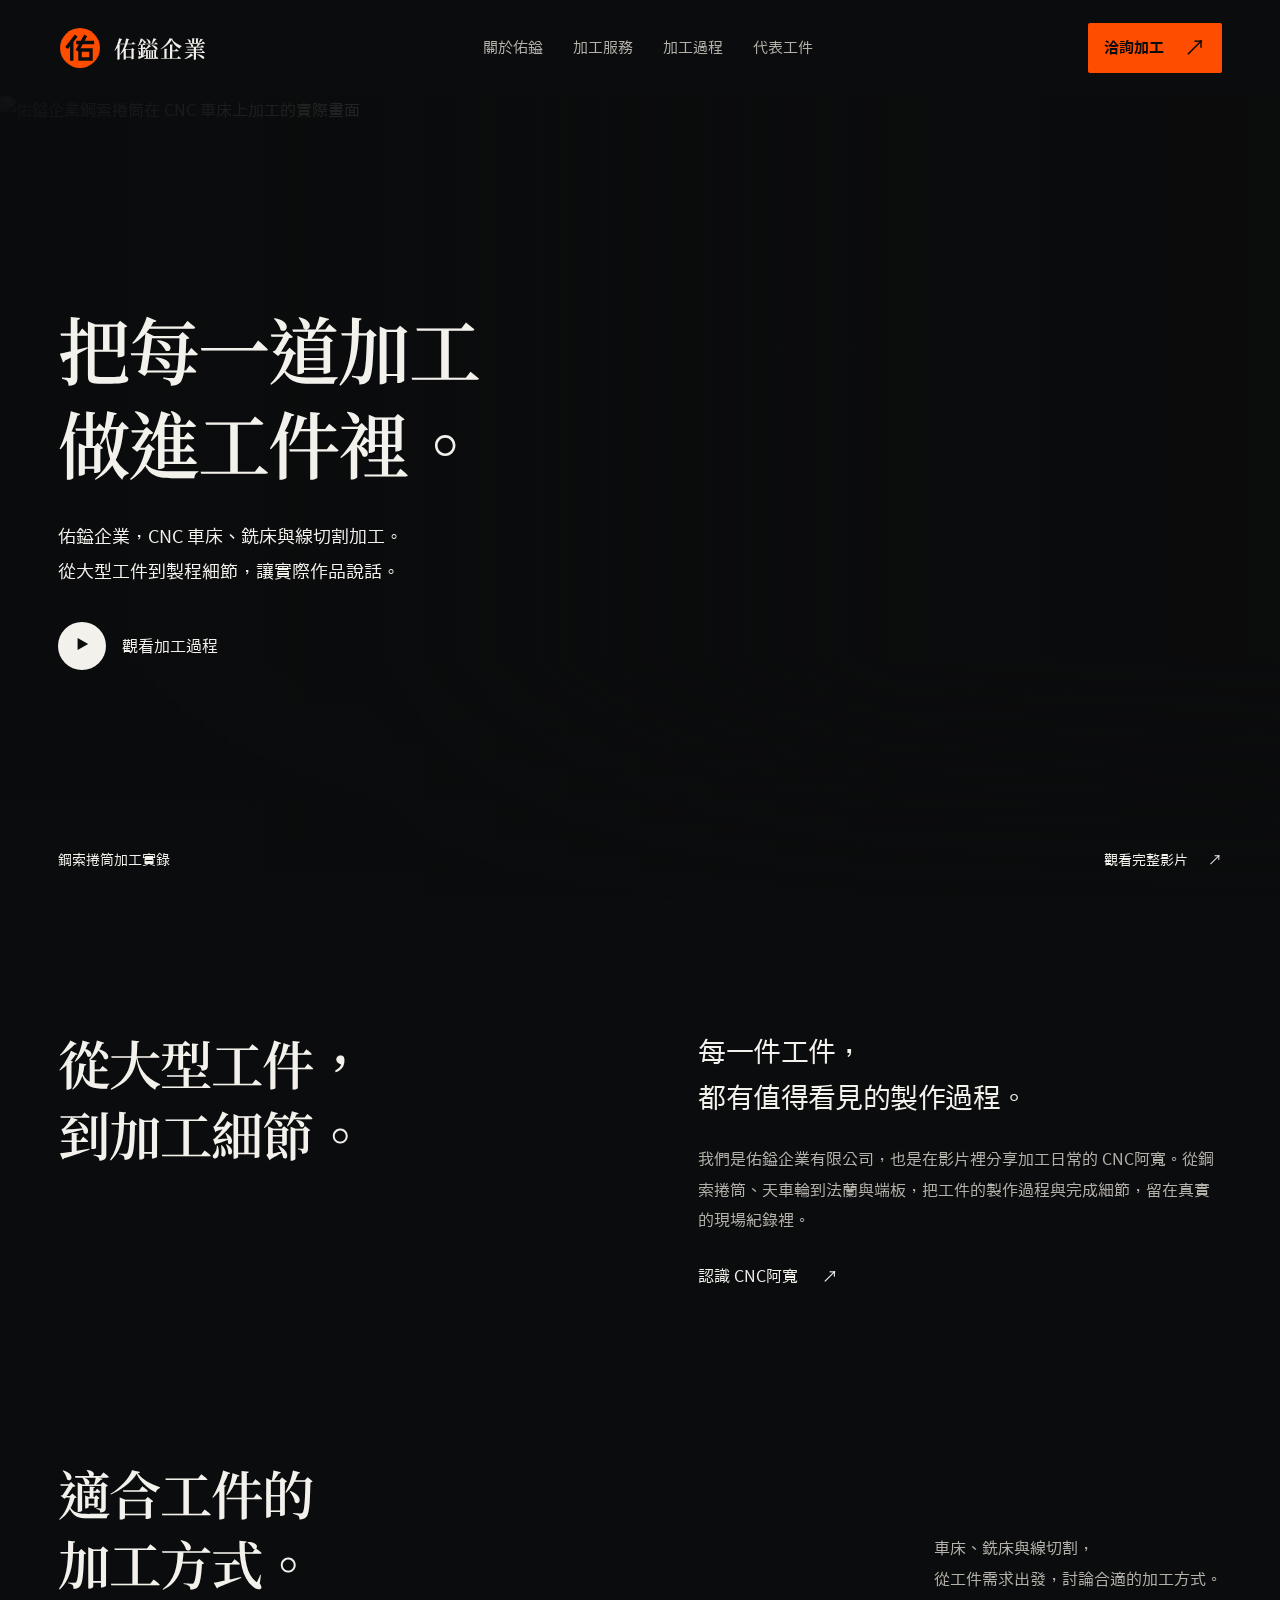
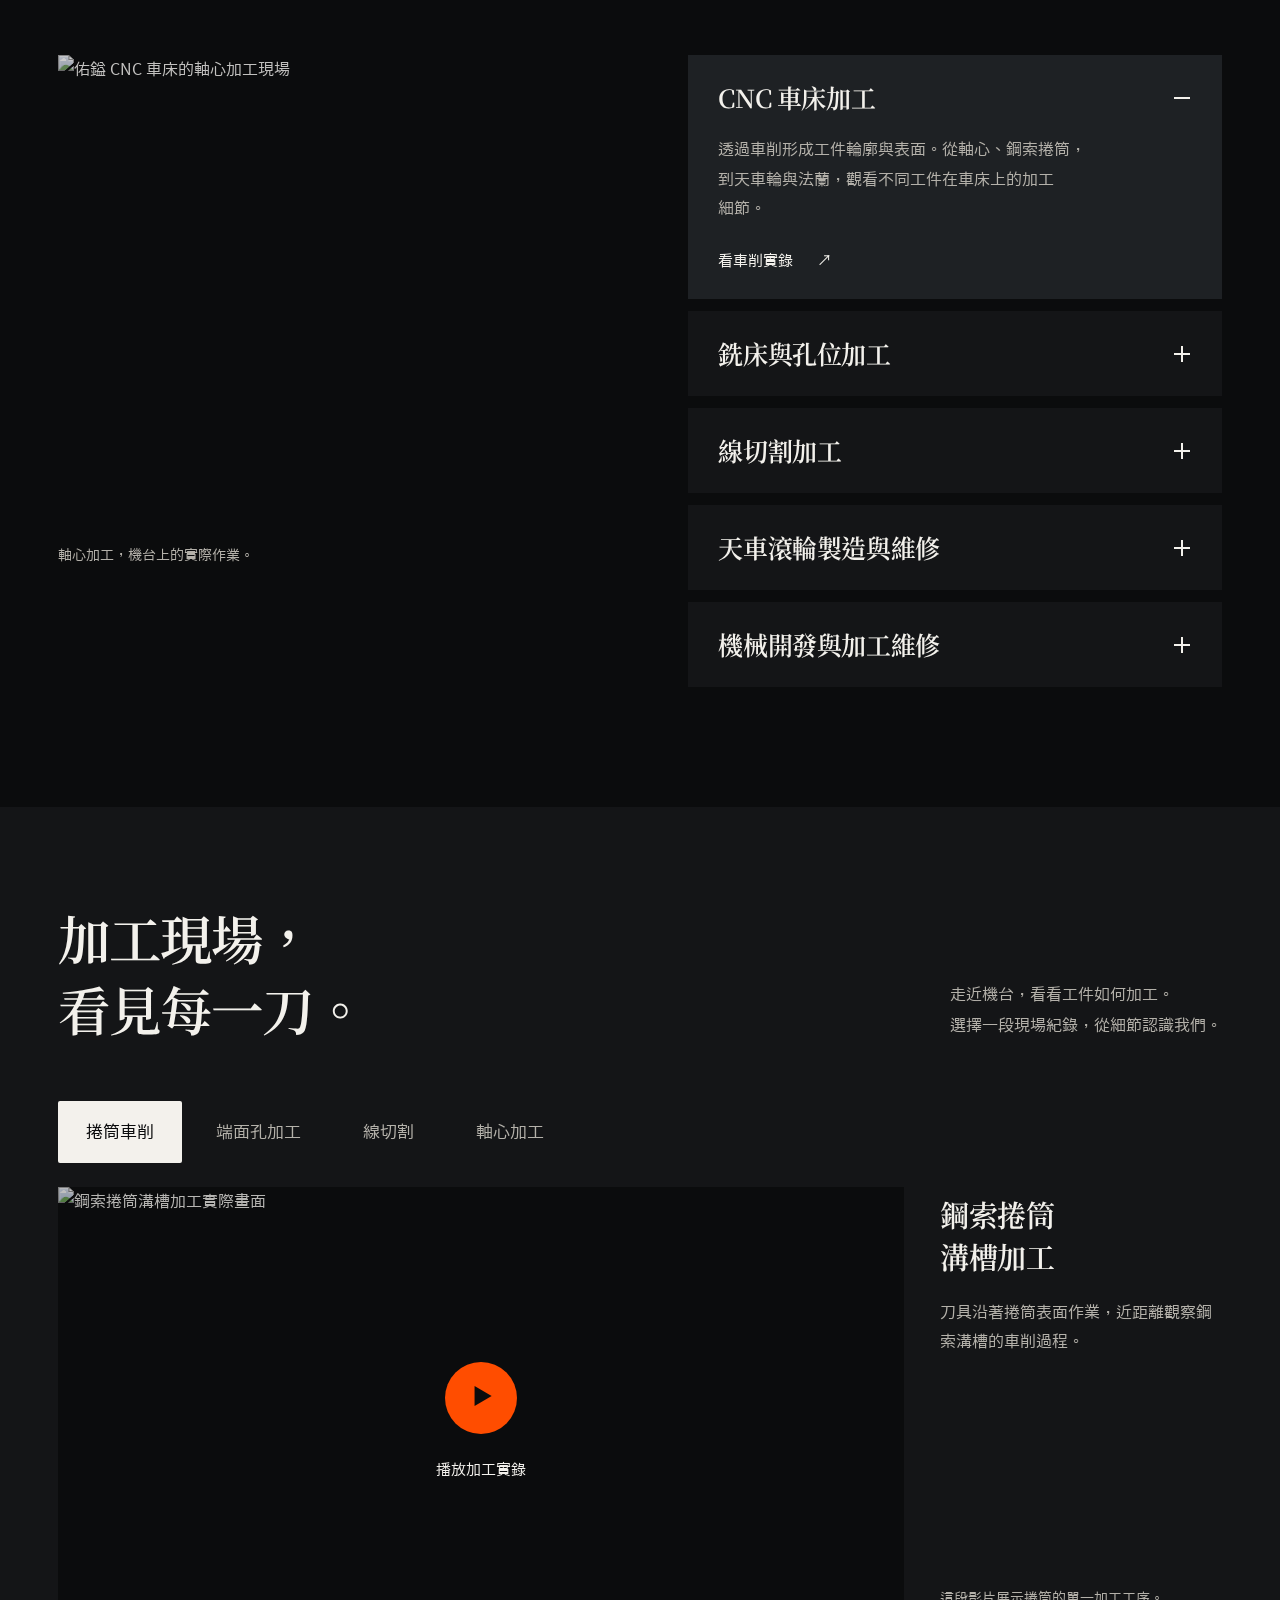
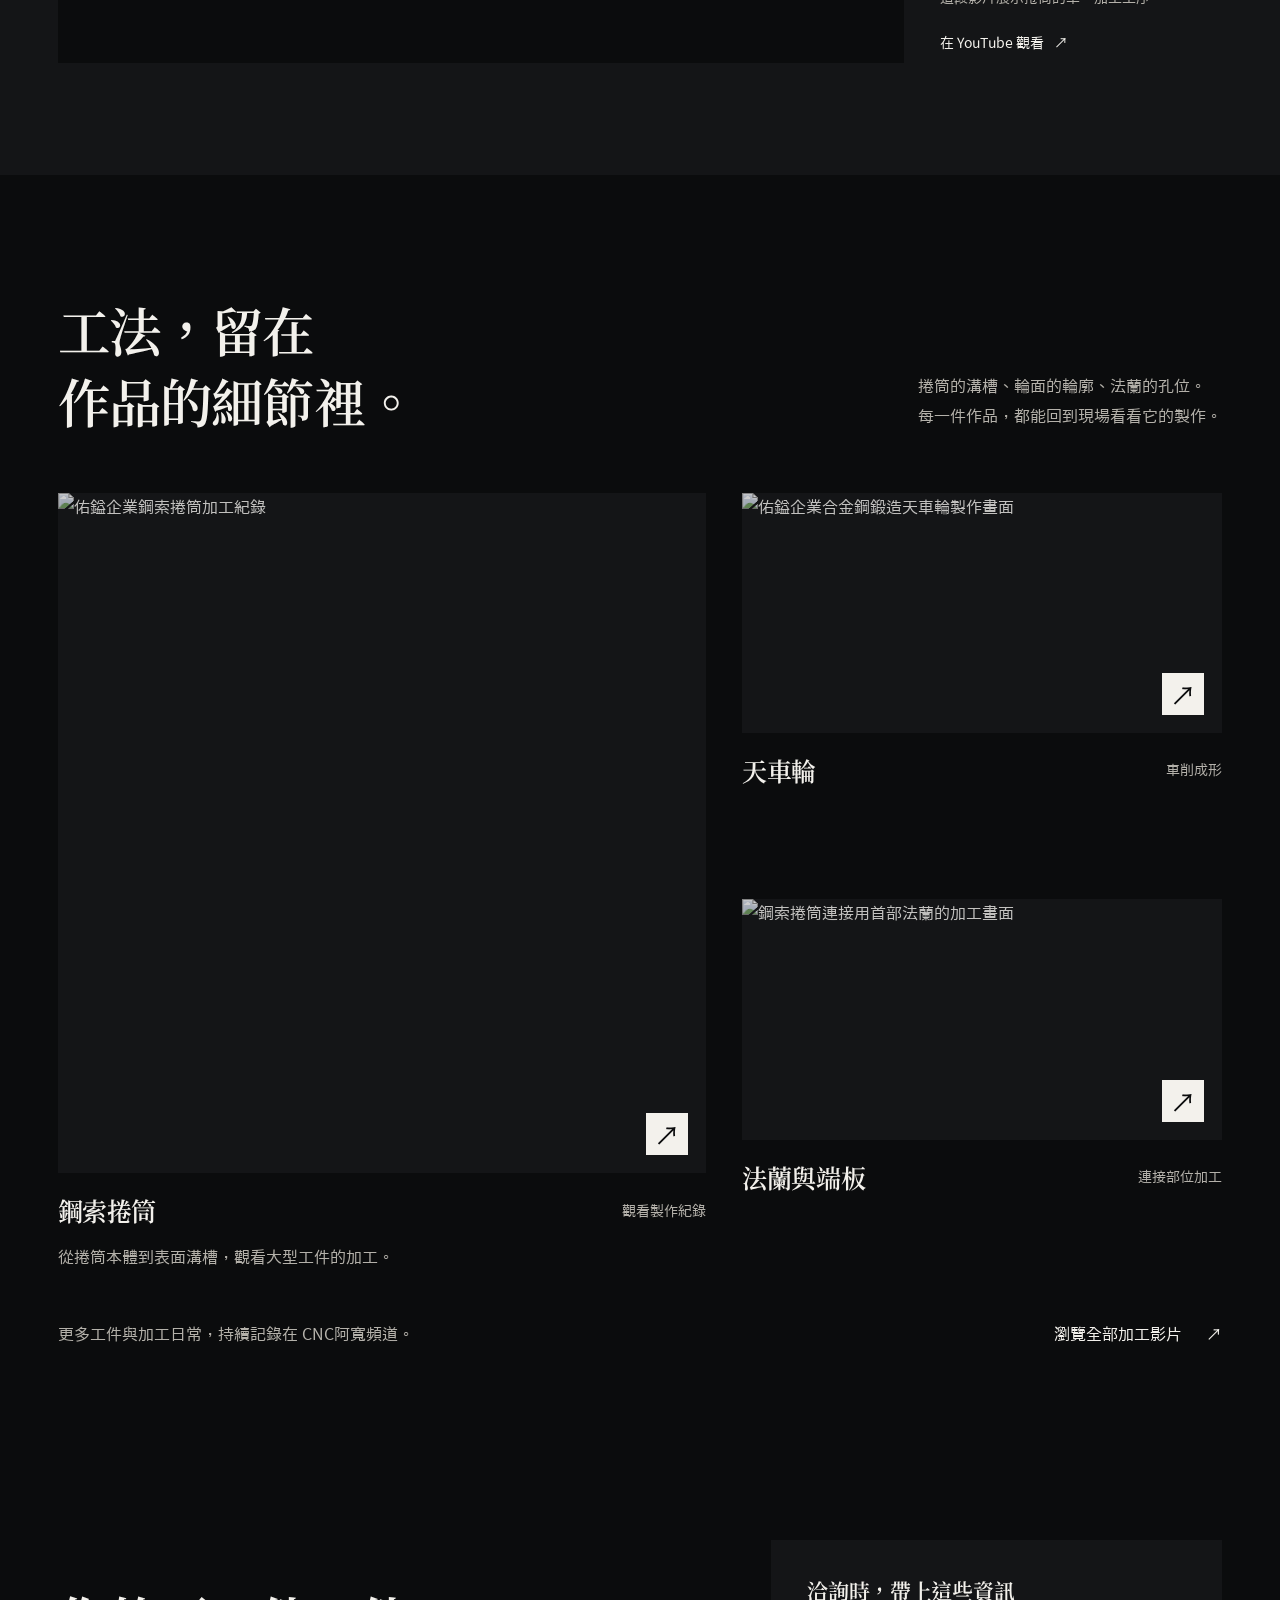
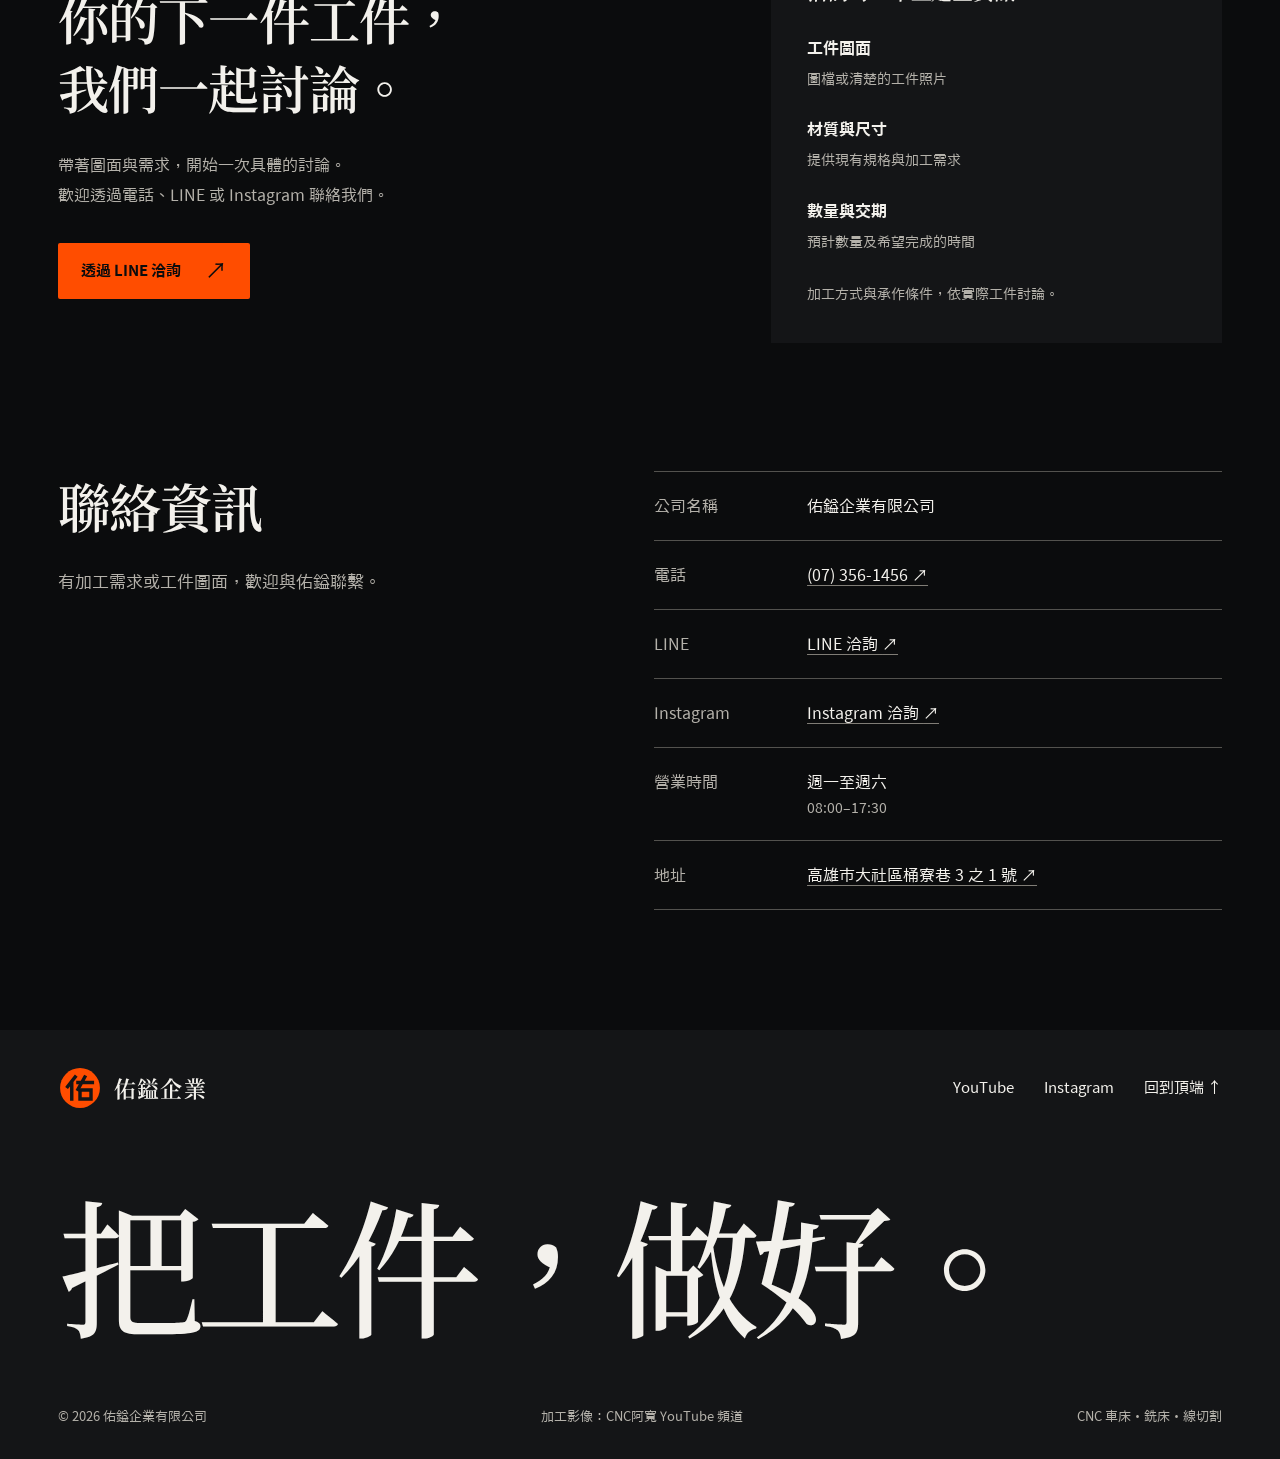
==== commit 0959bbe7: "Add confirmed machining services and contact details" ====
--- a/index.html
+++ b/index.html
@@ -4,20 +4,21 @@
   <meta charset="utf-8">
   <meta name="viewport" content="width=device-width, initial-scale=1">
   <meta name="theme-color" content="#0b0c0d">
-  <meta name="description" content="佑鎰企業 CNC 車床、銑床與線切割加工。從鋼索捲筒、天車輪到法蘭與端板，透過真實影片看見加工過程與工件細節。">
+  <meta name="description" content="佑鎰企業有限公司提供車銑加工、天車滾輪製造維修與機械開發維修。透過加工影片了解工件，歡迎電話或 LINE 洽詢。">
   <meta property="og:title" content="佑鎰企業｜看得見的 CNC 加工">
   <meta property="og:description" content="從大型工件到加工細節，走進佑鎰的加工現場。">
   <meta property="og:type" content="website">
   <meta property="og:url" content="https://ishshue.github.io/yoyiweb/">
   <meta property="og:image" content="https://i.ytimg.com/vi/tw3LlQn-qcg/maxresdefault.jpg">
   <link rel="canonical" href="https://ishshue.github.io/yoyiweb/">
-  <title>佑鎰企業｜看得見的 CNC 加工</title>
+  <title>佑鎰企業有限公司｜看得見的 CNC 加工</title>
   <link rel="icon" href="./favicon.svg" type="image/svg+xml">
   <link rel="preconnect" href="https://i.ytimg.com">
   <link rel="preload" href="./fonts/source-han-serif-tw.woff2" as="font" type="font/woff2" crossorigin>
   <link rel="stylesheet" href="./fonts/fonts.css">
   <link rel="stylesheet" href="./styles.css">
   <link rel="stylesheet" href="./brand.css">
+  <link rel="stylesheet" href="./company-update.css">
   <link rel="stylesheet" href="./loader.css">
   <script src="./loader.js" defer></script>
   <script src="./app.js" defer></script>
@@ -59,7 +60,7 @@
       <h2 id="about-heading" class="reveal">從大型工件，<br>到加工細節。</h2>
       <div class="about-copy reveal">
         <p class="statement">每一件工件，<br>都有值得看見的製作過程。</p>
-        <p>我們是佑鎰企業，也是在影片裡分享加工日常的 CNC阿寬。從鋼索捲筒、天車輪到法蘭與端板，把工件的製作過程與完成細節，留在真實的現場紀錄裡。</p>
+        <p>我們是佑鎰企業有限公司，也是在影片裡分享加工日常的 CNC阿寬。從鋼索捲筒、天車輪到法蘭與端板，把工件的製作過程與完成細節，留在真實的現場紀錄裡。</p>
         <a class="text-link" href="https://www.youtube.com/@yo-yi/videos" target="_blank" rel="noopener noreferrer">認識 CNC阿寬 <span aria-hidden="true">↗</span></a>
       </div>
     </section>
@@ -72,6 +73,8 @@
           <details open><summary><h3>CNC 車床加工</h3><span class="details-icon" aria-hidden="true"></span></summary><div class="details-body"><p>透過車削形成工件輪廓與表面。從軸心、鋼索捲筒，到天車輪與法蘭，觀看不同工件在車床上的加工細節。</p><a href="#process" class="text-link" data-process-link="turning">看車削實錄 <span aria-hidden="true">↗</span></a></div></details>
           <details><summary><h3>銑床與孔位加工</h3><span class="details-icon" aria-hidden="true"></span></summary><div class="details-body"><p>工件的端面、孔位與接合部位，也各有加工重點。從捲筒端面孔加工影片，觀察刀具與工件的作業細節。</p><a href="#process" class="text-link" data-process-link="boring">看孔位加工 <span aria-hidden="true">↗</span></a></div></details>
           <details><summary><h3>線切割加工</h3><span class="details-icon" aria-hidden="true"></span></summary><div class="details-body"><p>透過線切割處理工件輪廓與鍵槽。以超長鍵槽的現場影片，呈現實際加工中的工件與設備。</p><a href="#process" class="text-link" data-process-link="wire">看線切割實錄 <span aria-hidden="true">↗</span></a></div></details>
+          <details><summary><h3>天車滾輪製造與維修</h3><span class="details-icon" aria-hidden="true"></span></summary><div class="details-body"><p>提供天車走行輪製造與維修，以及滾輪表面焊補、軸承座補強修復與表面硬化處理。加工方式依工件狀況討論。</p><a href="https://www.youtube.com/watch?v=ETwI8uhicCs" class="text-link" target="_blank" rel="noopener noreferrer">觀看天車輪加工 <span aria-hidden="true">↗</span></a></div></details>
+          <details><summary><h3>機械開發與加工維修</h3><span class="details-icon" aria-hidden="true"></span></summary><div class="details-body"><p>提供傳統車銑、CNC 車銑複合、特殊焊接，以及工業機械開發、維修與故障診斷；依圖面及實際需求討論處理方式。</p><a href="#contact" class="text-link">洽詢加工需求 <span aria-hidden="true">↗</span></a></div></details>
         </div>
       </div>
     </section>
@@ -119,15 +122,27 @@
     </section>
 
     <section id="contact" class="contact-section section frame" aria-labelledby="contact-heading">
-      <div class="contact-main reveal"><h2 id="contact-heading">你的下一件工件，<br>我們一起討論。</h2><p>帶著圖面與需求，開始一次具體的討論。<br>歡迎透過 Instagram 聯絡佑鎰企業。</p><a class="button" href="https://www.instagram.com/trontalshue/" target="_blank" rel="noopener noreferrer">透過 Instagram 洽詢 <span aria-hidden="true">↗</span></a></div>
+      <div class="contact-main reveal"><h2 id="contact-heading">你的下一件工件，<br>我們一起討論。</h2><p>帶著圖面與需求，開始一次具體的討論。<br>歡迎透過電話、LINE 或 Instagram 聯絡我們。</p><a class="button" href="https://line.me/ti/p/~0931992970" target="_blank" rel="noopener noreferrer">透過 LINE 洽詢 <span aria-hidden="true">↗</span></a></div>
       <div class="contact-prep reveal"><h3>洽詢時，帶上這些資訊</h3><ul><li><span>工件圖面</span><span>圖檔或清楚的工件照片</span></li><li><span>材質與尺寸</span><span>提供現有規格與加工需求</span></li><li><span>數量與交期</span><span>預計數量及希望完成的時間</span></li></ul><p>加工方式與承作條件，依實際工件討論。</p></div>
+    </section>
+
+    <section class="company-details section frame" aria-labelledby="company-details-heading">
+      <div class="company-details-intro"><h2 id="company-details-heading">聯絡資訊</h2><p>有加工需求或工件圖面，歡迎與佑鎰聯繫。</p></div>
+      <dl class="company-info">
+        <div><dt>公司名稱</dt><dd>佑鎰企業有限公司</dd></div>
+        <div><dt>電話</dt><dd><a href="tel:073561456">(07) 356-1456 <span aria-hidden="true">↗</span></a></dd></div>
+        <div><dt>LINE</dt><dd><a href="https://line.me/ti/p/~0931992970" target="_blank" rel="noopener noreferrer">LINE 洽詢 <span aria-hidden="true">↗</span></a></dd></div>
+        <div><dt>Instagram</dt><dd><a href="https://www.instagram.com/trontalshue/" target="_blank" rel="noopener noreferrer">Instagram 洽詢 <span aria-hidden="true">↗</span></a></dd></div>
+        <div><dt>營業時間</dt><dd>週一至週六 <span>08:00–17:30</span></dd></div>
+        <div><dt>地址</dt><dd><a href="https://www.google.com/maps/search/?api=1&amp;query=高雄市大社區桶寮巷3之1號" target="_blank" rel="noopener noreferrer">高雄市大社區桶寮巷 3 之 1 號 <span aria-hidden="true">↗</span></a></dd></div>
+      </dl>
     </section>
   </main>
 
   <footer class="site-footer frame">
     <div class="footer-top"><a class="wordmark" href="#top"><img class="brand-icon" src="./assets/yo-yi-icon.svg" alt="" width="44" height="44"><span>佑鎰企業</span></a><div><a href="https://www.youtube.com/@yo-yi" target="_blank" rel="noopener noreferrer">YouTube</a><a href="https://www.instagram.com/trontalshue/" target="_blank" rel="noopener noreferrer">Instagram</a><a href="#top">回到頂端 ↑</a></div></div>
     <p class="footer-display" aria-hidden="true">把工件，做好。</p>
-    <div class="footer-bottom"><span>© 2026 佑鎰企業</span><a href="https://www.youtube.com/@yo-yi" target="_blank" rel="noopener noreferrer">加工影像：CNC阿寬 YouTube 頻道</a><span>CNC 車床・銑床・線切割</span></div>
+    <div class="footer-bottom"><span>© 2026 佑鎰企業有限公司</span><a href="https://www.youtube.com/@yo-yi" target="_blank" rel="noopener noreferrer">加工影像：CNC阿寬 YouTube 頻道</a><span>CNC 車床・銑床・線切割</span></div>
   </footer>
 </body>
 </html>
--- a/fonts/fonts.css
+++ b/fonts/fonts.css
@@ -21,6 +21,14 @@
   font-style: normal;
   font-weight: 400;
   font-display: swap;
+  src: url("./taipei/Regular/Taipei-Sans-TC.General-Punctuation.woff2") format("woff2");
+  unicode-range: U+2002-2003, U+2010-2016, U+2018-201A, U+201C-201E, U+2020-2022, U+2025-2027, U+2030, U+2032-2033, U+2035, U+2039-203C, U+2042, U+2047-2049, U+2051;
+}
+@font-face {
+  font-family: "Yo Yi Sans Web";
+  font-style: normal;
+  font-weight: 400;
+  font-display: swap;
   src: url("./taipei/Regular/Taipei-Sans-TC.Arrows.woff2") format("woff2");
   unicode-range: U+2190-2199, U+21B8-21B9, U+21C4-21C6, U+21CB-21CC, U+21D0, U+21D2, U+21D4, U+21E6-21E9, U+21F5;
 }
@@ -245,6 +253,14 @@
   font-style: normal;
   font-weight: 700;
   font-display: swap;
+  src: url("./taipei/Bold/Taipei-Sans-TC.General-Punctuation.woff2") format("woff2");
+  unicode-range: U+2002-2003, U+2010-2016, U+2018-201A, U+201C-201E, U+2020-2022, U+2025-2027, U+2030, U+2032-2033, U+2035, U+2039-203C, U+2042, U+2047-2049, U+2051;
+}
+@font-face {
+  font-family: "Yo Yi Sans Web";
+  font-style: normal;
+  font-weight: 700;
+  font-display: swap;
   src: url("./taipei/Bold/Taipei-Sans-TC.Arrows.woff2") format("woff2");
   unicode-range: U+2190-2199, U+21B8-21B9, U+21C4-21C6, U+21CB-21CC, U+21D0, U+21D2, U+21D4, U+21E6-21E9, U+21F5;
 }
--- a/company-update.css
+++ b/company-update.css
@@ -0,0 +1,51 @@
+/* Contact details extend the existing dark, editorial layout. */
+.company-details {
+  display: grid;
+  grid-template-columns: minmax(0, 1fr) minmax(0, 1.15fr);
+  gap: clamp(48px, 8vw, 120px);
+  padding-top: 0;
+}
+
+.company-details-intro p {
+  max-width: 28rem;
+  margin-top: 24px;
+  color: var(--muted);
+  font-size: 17px;
+  line-height: 1.85;
+}
+
+.company-info {
+  min-width: 0;
+  margin: 0;
+  border-top: 1px solid #53524e;
+}
+
+.company-info > div {
+  display: grid;
+  grid-template-columns: minmax(90px, 0.32fr) minmax(0, 1fr);
+  gap: 20px;
+  padding: 20px 0;
+  border-bottom: 1px solid #53524e;
+}
+
+.company-info dt { color: var(--muted); }
+.company-info dd { min-width: 0; margin: 0; overflow-wrap: anywhere; }
+.company-info dd > span { display: block; color: var(--muted); font-size: 14px; }
+.company-info a span { display: inline; color: inherit; font-size: 1em; }
+.company-info a { text-decoration: underline; text-decoration-color: #807d76; text-underline-offset: 4px; transition: color .2s, text-decoration-color .2s; }
+.company-info a:hover { color: var(--accent-hover); text-decoration-color: currentColor; }
+.company-info a:focus-visible { outline: 3px solid var(--accent); outline-offset: 5px; }
+
+@media (max-width: 900px) {
+  .company-details { grid-template-columns: 1fr; gap: 36px; }
+}
+
+@media (max-width: 600px) {
+  .company-details { gap: 28px; }
+  .company-details-intro p { margin-top: 18px; font-size: 16px; }
+  .company-info > div { grid-template-columns: minmax(76px, 0.32fr) minmax(0, 1fr); gap: 12px; padding: 17px 0; }
+}
+
+@media (prefers-reduced-motion: reduce) {
+  .company-info a { transition: none; }
+}
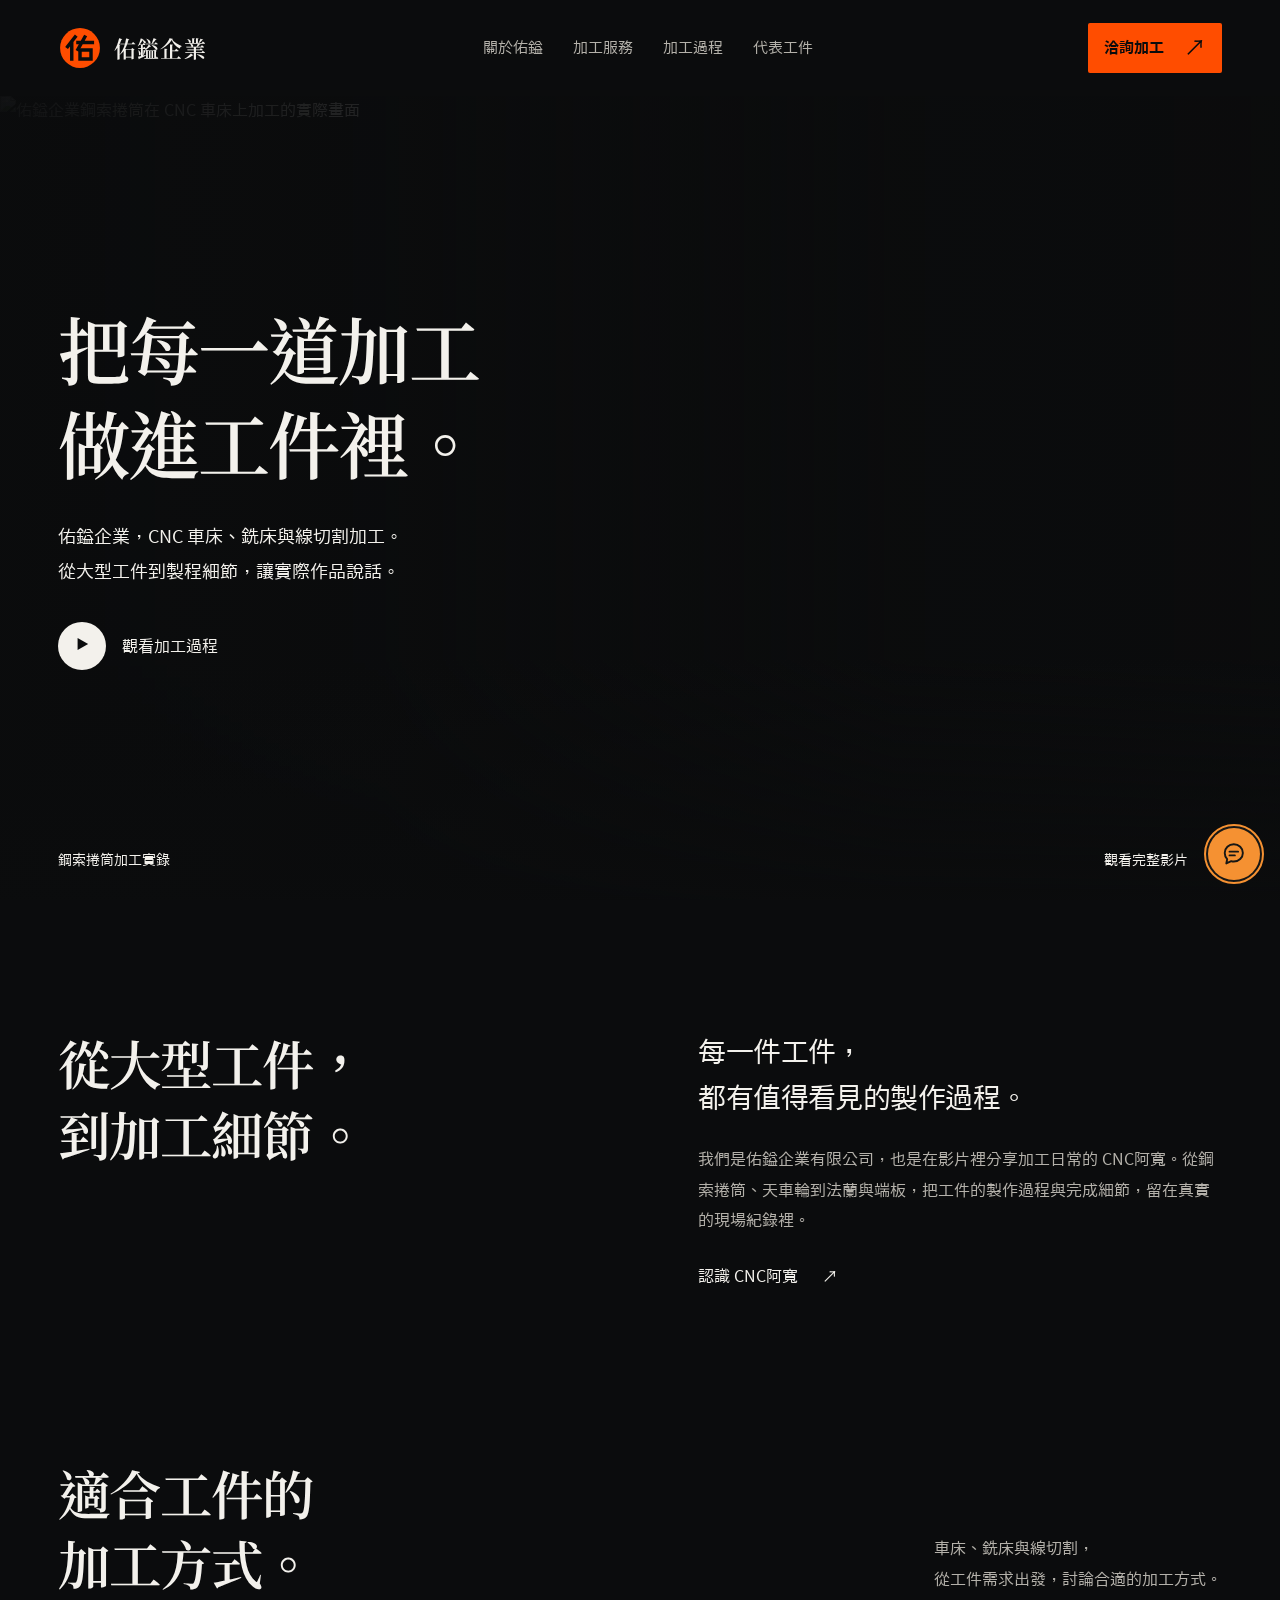
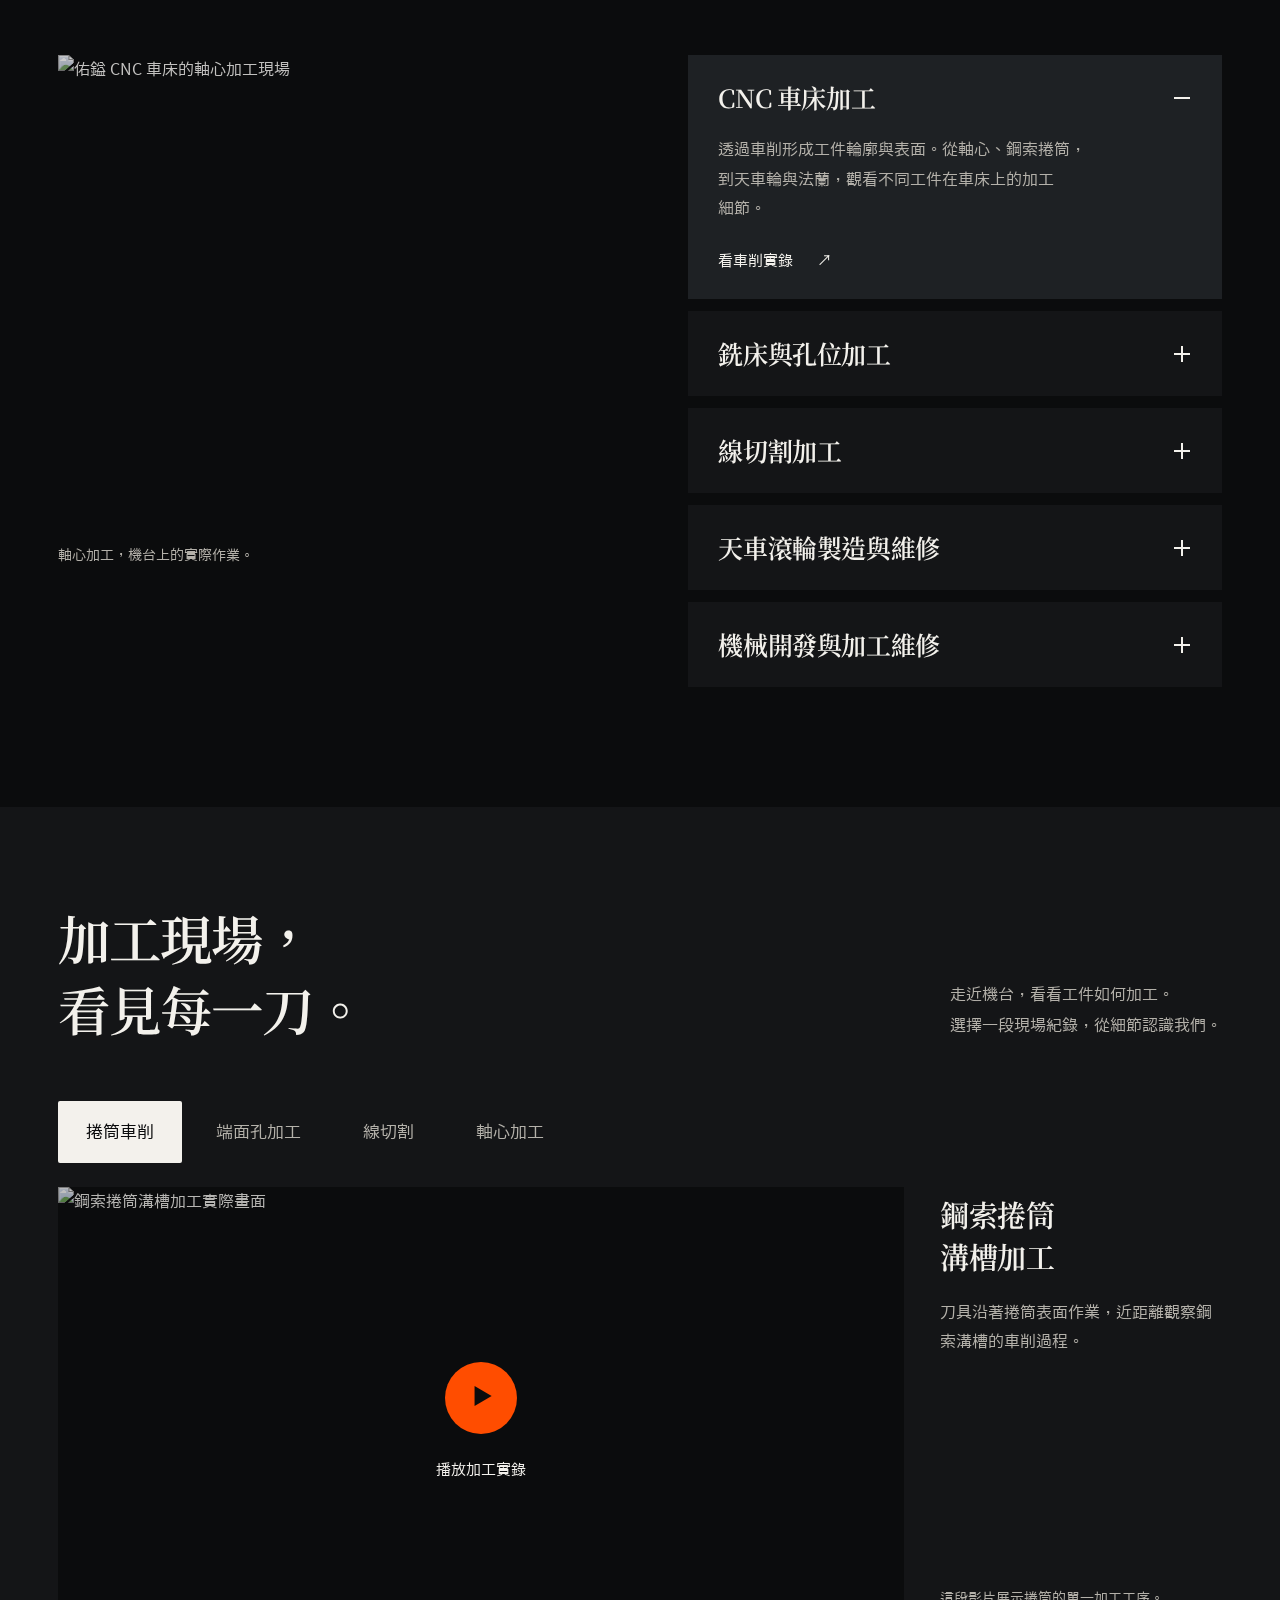
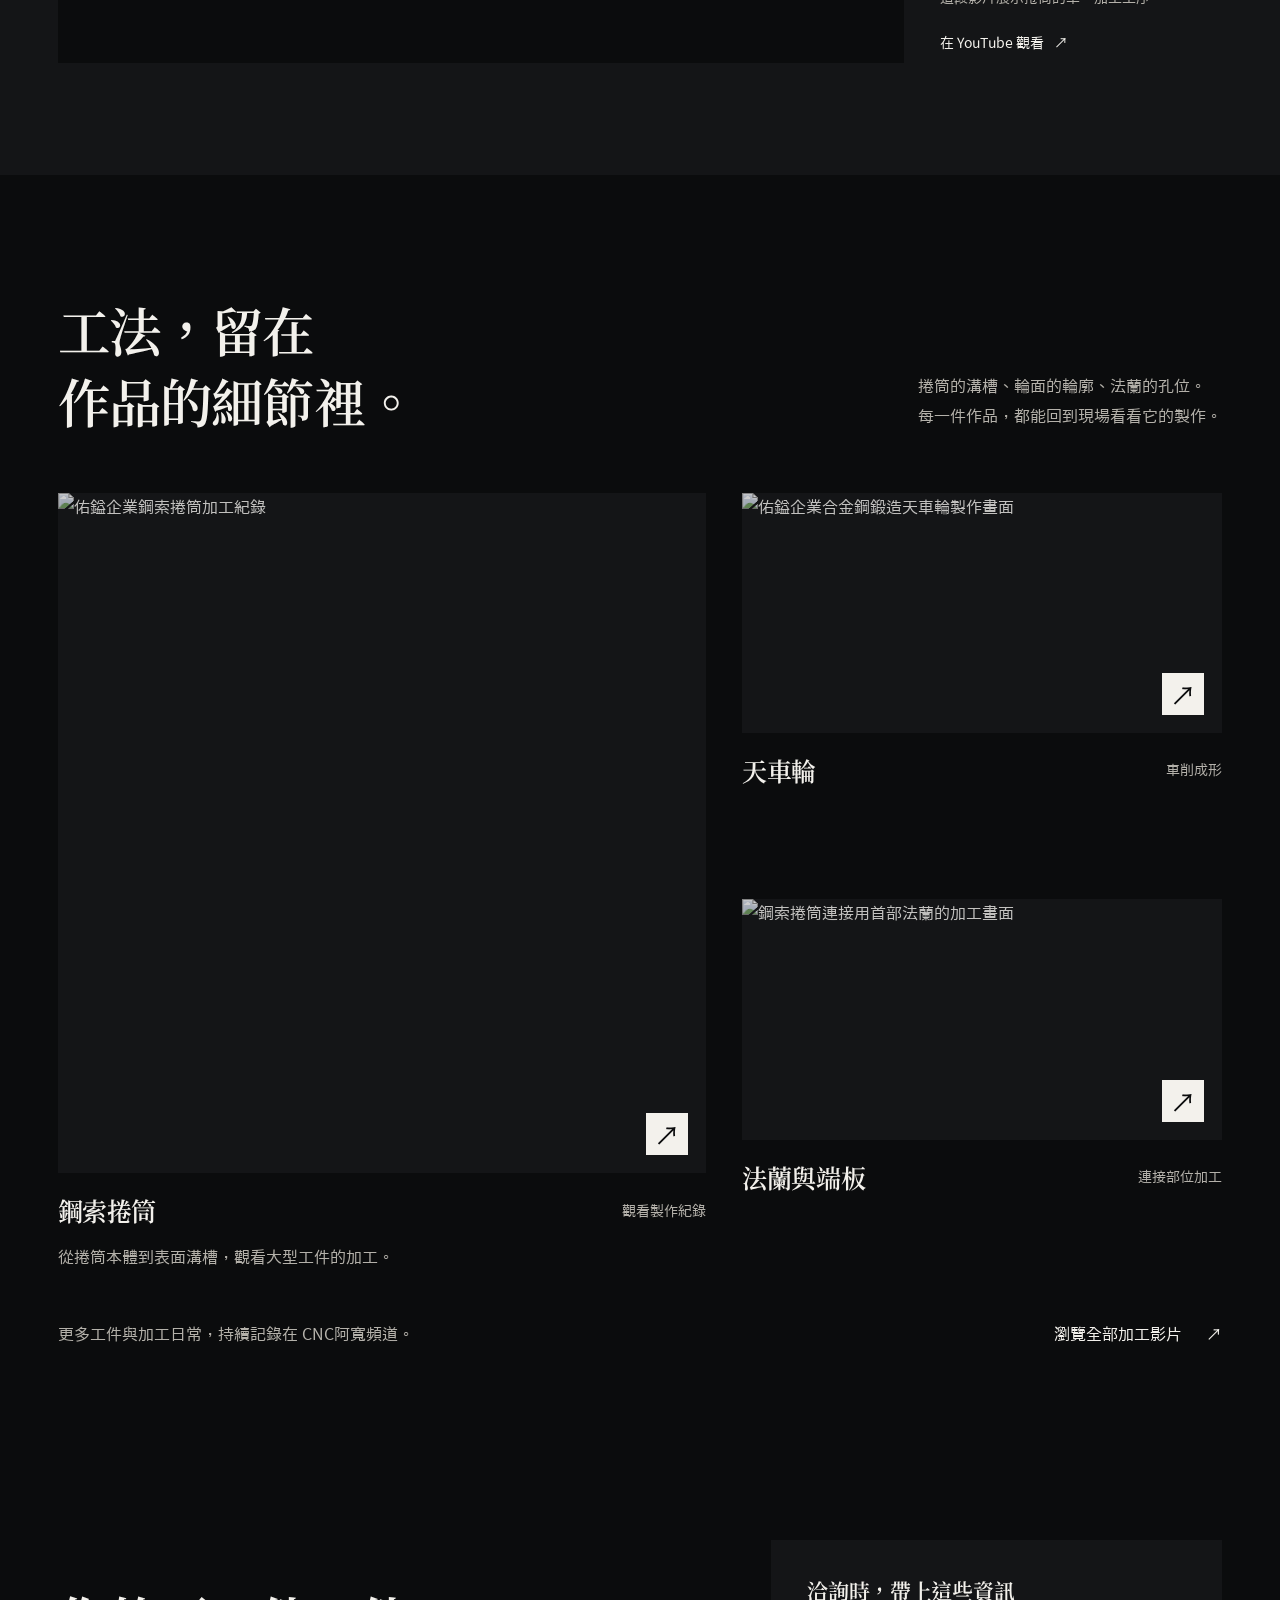
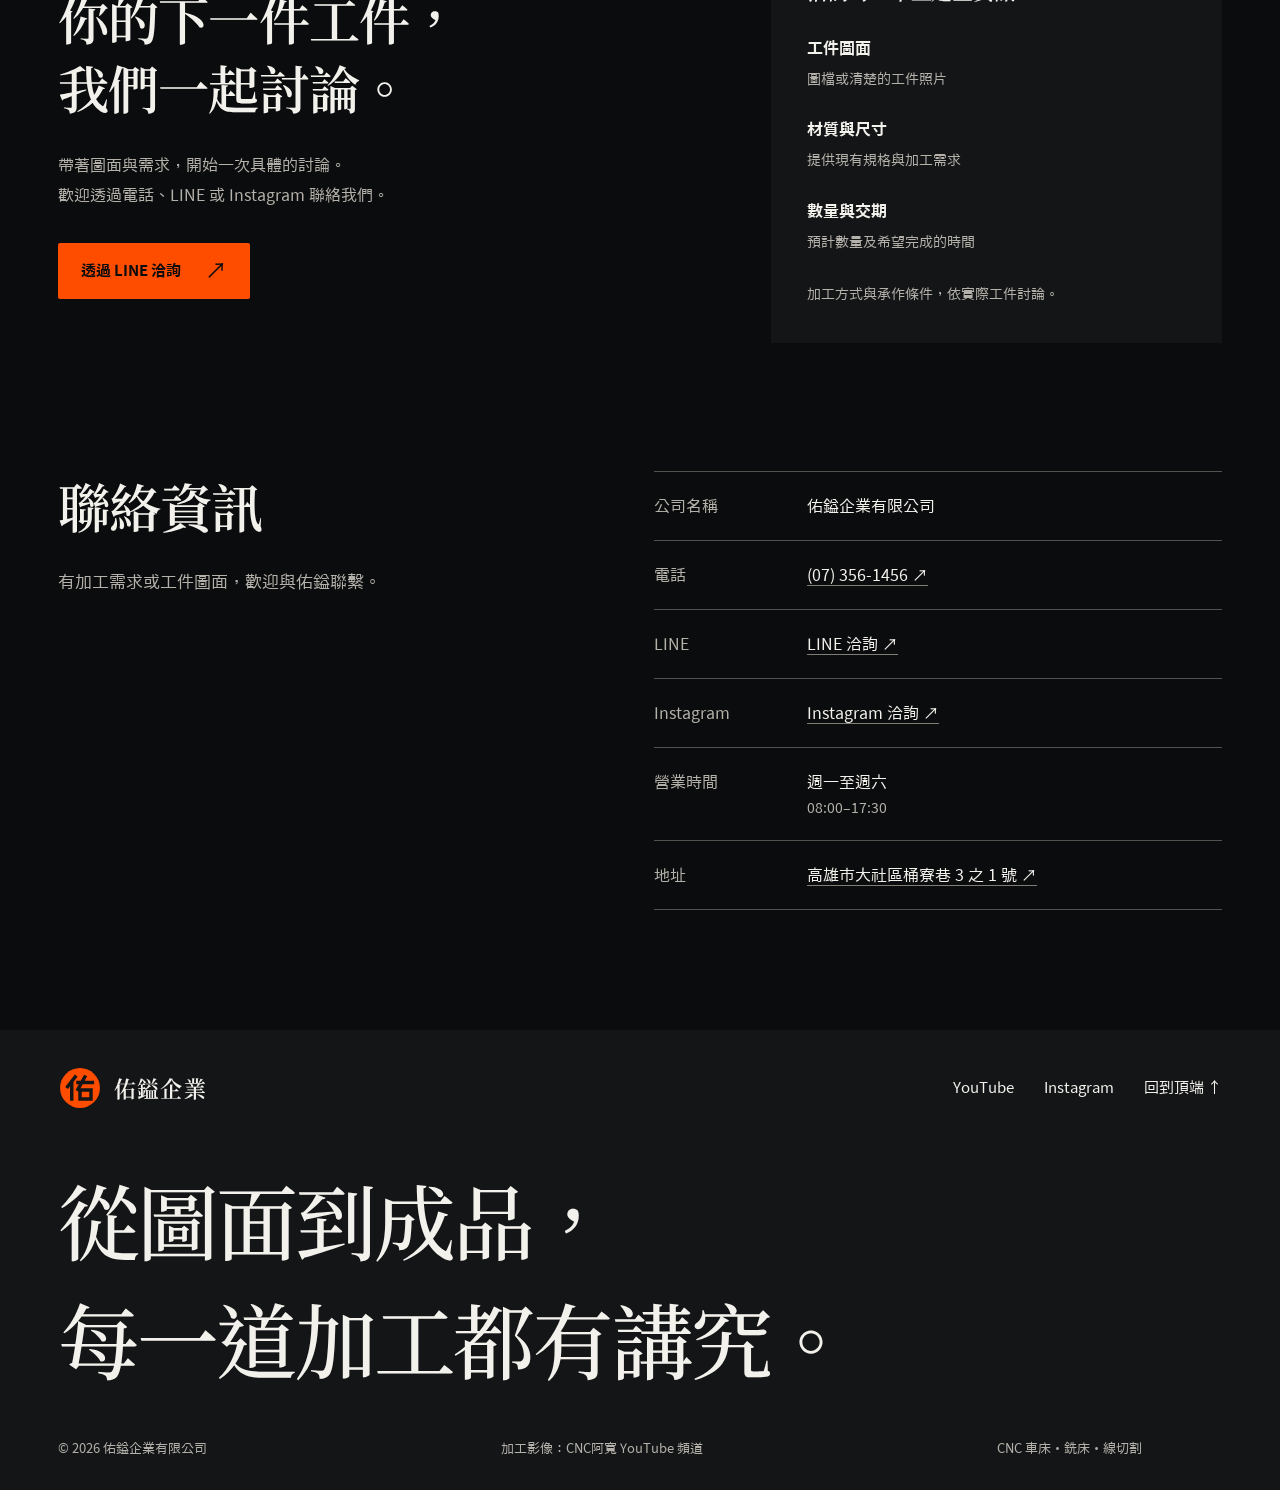
==== commit b9f3cb36: "Add floating contact menu and update footer message" ====
--- a/index.html
+++ b/index.html
@@ -19,9 +19,11 @@
   <link rel="stylesheet" href="./styles.css">
   <link rel="stylesheet" href="./brand.css">
   <link rel="stylesheet" href="./company-update.css">
+  <link rel="stylesheet" href="./floating-contact.css">
   <link rel="stylesheet" href="./loader.css">
   <script src="./loader.js" defer></script>
   <script src="./app.js" defer></script>
+  <script src="./floating-contact.js" defer></script>
 </head>
 <body>
   <div class="page-loader" id="page-loader" role="status" aria-live="polite" hidden>
@@ -141,7 +143,7 @@
 
   <footer class="site-footer frame">
     <div class="footer-top"><a class="wordmark" href="#top"><img class="brand-icon" src="./assets/yo-yi-icon.svg" alt="" width="44" height="44"><span>佑鎰企業</span></a><div><a href="https://www.youtube.com/@yo-yi" target="_blank" rel="noopener noreferrer">YouTube</a><a href="https://www.instagram.com/trontalshue/" target="_blank" rel="noopener noreferrer">Instagram</a><a href="#top">回到頂端 ↑</a></div></div>
-    <p class="footer-display" aria-hidden="true">把工件，做好。</p>
+    <p class="footer-display"><span>從圖面到成品，</span><span>每一道加工都有講究。</span></p>
     <div class="footer-bottom"><span>© 2026 佑鎰企業有限公司</span><a href="https://www.youtube.com/@yo-yi" target="_blank" rel="noopener noreferrer">加工影像：CNC阿寬 YouTube 頻道</a><span>CNC 車床・銑床・線切割</span></div>
   </footer>
 </body>
--- a/company-update.css
+++ b/company-update.css
@@ -36,6 +36,14 @@
 .company-info a:hover { color: var(--accent-hover); text-decoration-color: currentColor; }
 .company-info a:focus-visible { outline: 3px solid var(--accent); outline-offset: 5px; }
 
+.footer-display {
+  font-size: clamp(36px, 6.4vw, 96px);
+  line-height: 1.45;
+  letter-spacing: -.035em;
+  white-space: normal;
+}
+.footer-display span { display: block; }
+
 @media (max-width: 900px) {
   .company-details { grid-template-columns: 1fr; gap: 36px; }
 }
@@ -44,6 +52,7 @@
   .company-details { gap: 28px; }
   .company-details-intro p { margin-top: 18px; font-size: 16px; }
   .company-info > div { grid-template-columns: minmax(76px, 0.32fr) minmax(0, 1fr); gap: 12px; padding: 17px 0; }
+  .footer-display { font-size: clamp(30px, 7.6vw, 45px); }
 }
 
 @media (prefers-reduced-motion: reduce) {
--- a/floating-contact.css
+++ b/floating-contact.css
@@ -0,0 +1,141 @@
+.floating-contact {
+  position: fixed;
+  right: max(1rem, env(safe-area-inset-right));
+  bottom: max(1rem, env(safe-area-inset-bottom));
+  z-index: 90;
+  display: flex;
+  flex-direction: column;
+  align-items: flex-end;
+  gap: .7rem;
+  font-family: "Yo Yi Sans Web", sans-serif;
+}
+
+.floating-contact__links {
+  display: flex;
+  flex-direction: column;
+  align-items: flex-end;
+  gap: .55rem;
+}
+
+.floating-contact__links[hidden] { display: none; }
+
+/* Leave the footer's last line clear of the fixed contact control. */
+.site-footer .footer-bottom { padding-inline-end: max(5rem, calc(4.5rem + env(safe-area-inset-right))); }
+
+.floating-contact__item {
+  display: flex;
+  align-items: center;
+  gap: .65rem;
+  color: #f9f5ee;
+  text-decoration: none;
+  -webkit-tap-highlight-color: transparent;
+}
+
+.floating-contact__label {
+  padding: .4rem .65rem;
+  background: #20201e;
+  color: #f9f5ee;
+  font-size: .8125rem;
+  line-height: 1.25;
+  white-space: nowrap;
+}
+
+.floating-contact__round {
+  position: relative;
+  display: grid;
+  flex: none;
+  width: 3.25rem;
+  height: 3.25rem;
+  place-items: center;
+  overflow: hidden;
+  border: 2px solid #f59132;
+  border-radius: 50%;
+  background: #171715;
+  color: #171715;
+  cursor: pointer;
+}
+
+.floating-contact__round::before {
+  position: absolute;
+  inset: 2px;
+  border-radius: 50%;
+  background: #f59132;
+  content: "";
+}
+
+.floating-contact__round svg {
+  position: relative;
+  z-index: 1;
+  width: 1.45rem;
+  height: 1.45rem;
+  fill: none;
+  stroke: currentColor;
+  stroke-linecap: round;
+  stroke-linejoin: round;
+  stroke-width: 1.8;
+}
+
+.floating-contact__trigger {
+  width: 3.75rem;
+  height: 3.75rem;
+  padding: 0;
+  -webkit-tap-highlight-color: transparent;
+}
+
+.floating-contact__trigger svg { width: 1.6rem; height: 1.6rem; }
+.floating-contact__trigger .floating-contact__close { display: none; }
+.floating-contact__trigger[aria-expanded="true"] .floating-contact__chat { display: none; }
+.floating-contact__trigger[aria-expanded="true"] .floating-contact__close { display: block; }
+
+.floating-contact__trigger:focus-visible,
+.floating-contact__item:focus-visible {
+  outline: 3px solid #fff;
+  outline-offset: 4px;
+}
+
+.floating-contact__item:focus-visible { outline: none; }
+.floating-contact__item:focus-visible .floating-contact__round { outline: 3px solid #fff; outline-offset: 4px; }
+
+@media (hover: hover) {
+  .floating-contact__trigger:hover,
+  .floating-contact__item:hover .floating-contact__round { animation: floating-contact-pulse .6s; }
+  .floating-contact__trigger:hover::before,
+  .floating-contact__trigger:hover svg,
+  .floating-contact__item:hover .floating-contact__round::before,
+  .floating-contact__item:hover svg { animation: floating-contact-move .5s; }
+}
+
+.floating-contact__trigger:focus-visible,
+.floating-contact__trigger:active,
+.floating-contact__item:focus-visible .floating-contact__round,
+.floating-contact__item:active .floating-contact__round { animation: floating-contact-pulse .6s; }
+.floating-contact__trigger:focus-visible::before,
+.floating-contact__trigger:focus-visible svg,
+.floating-contact__trigger:active::before,
+.floating-contact__trigger:active svg,
+.floating-contact__item:focus-visible .floating-contact__round::before,
+.floating-contact__item:focus-visible svg,
+.floating-contact__item:active .floating-contact__round::before,
+.floating-contact__item:active svg { animation: floating-contact-move .5s; }
+
+@keyframes floating-contact-pulse {
+  0% { box-shadow: 0 0 0 0 #f59132; }
+  100% { box-shadow: 0 0 0 1.2rem transparent; }
+}
+
+@keyframes floating-contact-move {
+  0%, 100% { transform: translateY(0); }
+  50% { transform: translateY(115%); }
+  51% { transform: translateY(-115%); }
+}
+
+@media (max-height: 420px) {
+  .floating-contact { bottom: .5rem; gap: .35rem; }
+  .floating-contact__links { gap: .25rem; }
+  .floating-contact__round { width: 2.75rem; height: 2.75rem; }
+  .floating-contact__trigger { width: 3rem; height: 3rem; }
+}
+
+@media (prefers-reduced-motion: reduce) {
+  .floating-contact *, .floating-contact *::before { animation: none !important; transition: none !important; }
+}
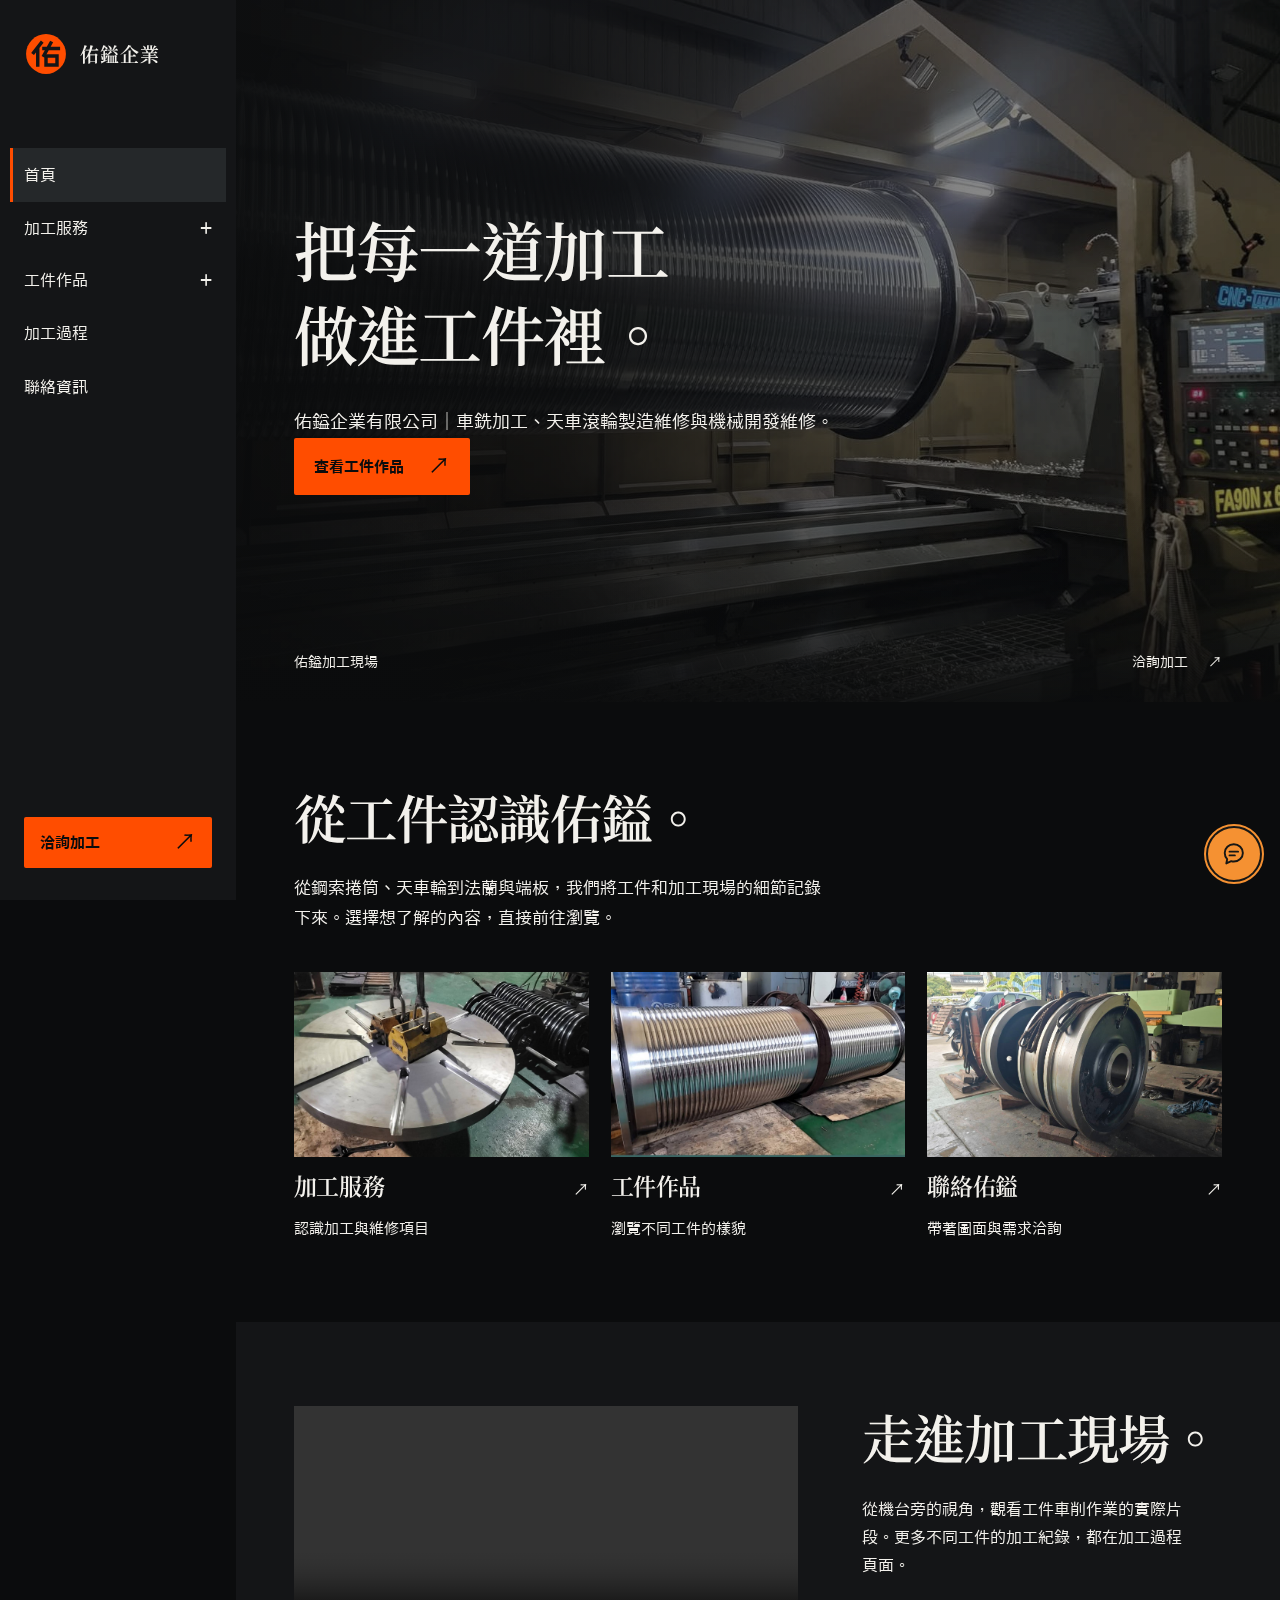
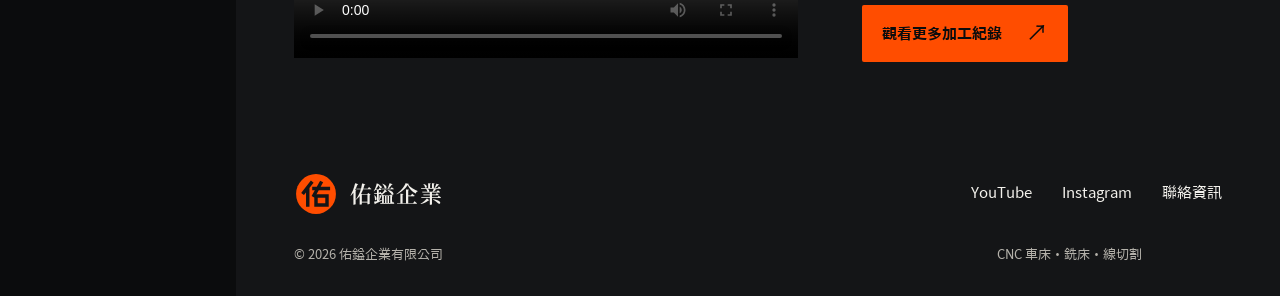
==== commit 6becdde9: "Publish hierarchical company website" ====
--- a/index.html
+++ b/index.html
@@ -5,7 +5,7 @@
   <meta name="viewport" content="width=device-width, initial-scale=1">
   <meta name="theme-color" content="#0b0c0d">
   <meta name="description" content="佑鎰企業有限公司提供車銑加工、天車滾輪製造維修與機械開發維修。透過加工影片了解工件，歡迎電話或 LINE 洽詢。">
-  <meta property="og:title" content="佑鎰企業｜看得見的 CNC 加工">
+  <meta property="og:title" content="佑鎰企業有限公司｜看得見的 CNC 加工">
   <meta property="og:description" content="從大型工件到加工細節，走進佑鎰的加工現場。">
   <meta property="og:type" content="website">
   <meta property="og:url" content="https://ishshue.github.io/yoyiweb/">
@@ -17,13 +17,18 @@
   <link rel="preload" href="./fonts/source-han-serif-tw.woff2" as="font" type="font/woff2" crossorigin>
   <link rel="stylesheet" href="./fonts/fonts.css">
   <link rel="stylesheet" href="./styles.css">
+  <link rel="stylesheet" href="./portfolio.css">
+  <link rel="stylesheet" href="./material-update.css">
   <link rel="stylesheet" href="./brand.css">
   <link rel="stylesheet" href="./company-update.css">
   <link rel="stylesheet" href="./floating-contact.css">
   <link rel="stylesheet" href="./loader.css">
+  <link rel="stylesheet" href="./navigation.css">
+  <link rel="stylesheet" href="./tree-navigation.css">
   <script src="./loader.js" defer></script>
   <script src="./app.js" defer></script>
   <script src="./floating-contact.js" defer></script>
+<noscript><style>@media(max-width:1000px){.mobile-nav[hidden]{display:grid!important;position:static}.menu-toggle{display:none}}</style></noscript>
 </head>
 <body>
   <div class="page-loader" id="page-loader" role="status" aria-live="polite" hidden>
@@ -32,119 +37,39 @@
     <p>正在載入佑鎰的加工現場</p>
   </div>
   <a class="skip-link" href="#main">跳至主要內容</a>
-  <header class="site-header">
-    <div class="header-inner frame">
-      <a class="wordmark" href="#top" aria-label="佑鎰企業，回到首頁"><img class="brand-icon" src="./assets/yo-yi-icon.svg" alt="" width="44" height="44"><span>佑鎰企業</span></a>
-      <nav class="desktop-nav" aria-label="主要導覽">
-        <a href="#about">關於佑鎰</a><a href="#services">加工服務</a><a href="#process">加工過程</a><a href="#work">代表工件</a>
-      </nav>
-      <a class="button header-contact" href="#contact">洽詢加工 <span aria-hidden="true">↗</span></a>
-      <button class="menu-toggle" aria-expanded="false" aria-controls="mobile-nav" aria-label="開啟導覽選單"><span></span><span></span></button>
-    </div>
-    <nav id="mobile-nav" class="mobile-nav" aria-label="手機導覽" hidden>
-      <a href="#about">關於佑鎰</a><a href="#services">加工服務</a><a href="#process">加工過程</a><a href="#work">代表工件</a><a href="#contact">洽詢加工</a>
-    </nav>
-  </header>
+  <header class="site-header"><div class="header-inner frame">
+    <a class="wordmark" href="./index.html" aria-label="佑鎰企業，回到首頁"><img class="brand-icon" src="./assets/yo-yi-icon.svg" alt="" width="44" height="44"><span>佑鎰企業</span></a>
+    <nav class="desktop-nav" aria-label="主要導覽"><a href="./index.html" aria-current="page">首頁</a><details class="nav-tree-group"><summary>加工服務</summary><div class="nav-tree-children"><a href="./services.html">服務總覽</a><a href="./service-turning.html">CNC 車床加工</a><a href="./service-milling.html">銑床與孔位加工</a><a href="./service-wire.html">線切割加工</a><a href="./service-wheel.html">天車滾輪製造與維修</a><a href="./service-repair.html">機械開發與加工維修</a></div></details><details class="nav-tree-group"><summary>工件作品</summary><div class="nav-tree-children"><a href="./work.html">作品總覽</a><a href="./work-cylindrical.html">圓柱與長形工件</a><a href="./work-round.html">輪形與圓形工件</a></div></details><a href="./process.html">加工過程</a><a href="./contact.html">聯絡資訊</a></nav>
+    <a class="button header-contact" href="./contact.html">洽詢加工 <span aria-hidden="true">↗</span></a>
+    <button class="menu-toggle" aria-expanded="false" aria-controls="mobile-nav" aria-label="開啟導覽選單"><span></span><span></span></button>
+    </div><nav id="mobile-nav" class="mobile-nav" aria-label="手機導覽" hidden><a href="./index.html" aria-current="page">首頁</a><details class="nav-tree-group"><summary>加工服務</summary><div class="nav-tree-children"><a href="./services.html">服務總覽</a><a href="./service-turning.html">CNC 車床加工</a><a href="./service-milling.html">銑床與孔位加工</a><a href="./service-wire.html">線切割加工</a><a href="./service-wheel.html">天車滾輪製造與維修</a><a href="./service-repair.html">機械開發與加工維修</a></div></details><details class="nav-tree-group"><summary>工件作品</summary><div class="nav-tree-children"><a href="./work.html">作品總覽</a><a href="./work-cylindrical.html">圓柱與長形工件</a><a href="./work-round.html">輪形與圓形工件</a></div></details><a href="./process.html">加工過程</a><a href="./contact.html">聯絡資訊</a></nav></header>
 
   <main id="main">
     <section id="top" class="hero" aria-labelledby="hero-heading">
-      <img class="hero-image video-thumb" src="https://i.ytimg.com/vi/tw3LlQn-qcg/maxresdefault.jpg" data-video="tw3LlQn-qcg" alt="佑鎰企業鋼索捲筒在 CNC 車床上加工的實際畫面" width="1280" height="720" fetchpriority="high">
+      <img class="hero-image" src="./assets/portfolio/3493136_0.jpg" alt="機台上的大型溝槽圓筒工件" width="1280" height="720" fetchpriority="high">
       <div class="hero-scrim"></div>
       <div class="hero-content frame">
-        <h1 id="hero-heading"><span class="headline-line"><span>把每一道加工</span></span><span class="headline-line"><span>做進工件裡。</span></span></h1>
-        <p class="hero-description">佑鎰企業，CNC 車床、銑床與線切割加工。<br>從大型工件到製程細節，讓實際作品說話。</p>
-        <a class="hero-action" href="#process"><span class="play-disc" aria-hidden="true">▶</span><span>觀看加工過程</span></a>
+        <h1 id="hero-heading">把每一道加工<br>做進工件裡。</h1>
+        <p class="hero-description">佑鎰企業有限公司｜車銑加工、天車滾輪製造維修與機械開發維修。</p>
+        <a class="button" href="./work.html">查看工件作品 <span aria-hidden="true">↗</span></a>
       </div>
-      <div class="hero-bottom frame"><span>鋼索捲筒加工實錄</span><a href="https://www.youtube.com/watch?v=tw3LlQn-qcg" target="_blank" rel="noopener noreferrer">觀看完整影片 <span aria-hidden="true">↗</span></a></div>
+      <div class="hero-bottom frame"><span>佑鎰加工現場</span><a href="./contact.html">洽詢加工 <span aria-hidden="true">↗</span></a></div>
     </section>
-
-    <section id="about" class="about-section section frame" aria-labelledby="about-heading">
-      <h2 id="about-heading" class="reveal">從大型工件，<br>到加工細節。</h2>
-      <div class="about-copy reveal">
-        <p class="statement">每一件工件，<br>都有值得看見的製作過程。</p>
-        <p>我們是佑鎰企業有限公司，也是在影片裡分享加工日常的 CNC阿寬。從鋼索捲筒、天車輪到法蘭與端板，把工件的製作過程與完成細節，留在真實的現場紀錄裡。</p>
-        <a class="text-link" href="https://www.youtube.com/@yo-yi/videos" target="_blank" rel="noopener noreferrer">認識 CNC阿寬 <span aria-hidden="true">↗</span></a>
+    <section id="home-intro" class="home-intro frame" aria-labelledby="home-intro-heading">
+      <h2 id="home-intro-heading">從工件認識佑鎰。</h2>
+      <p>從鋼索捲筒、天車輪到法蘭與端板，我們將工件和加工現場的細節記錄下來。選擇想了解的內容，直接前往瀏覽。</p>
+      <div class="home-links">
+        <a class="home-link" href="./services.html"><img src="./assets/portfolio/3493137_0.jpg" alt="" loading="lazy"><div class="home-link-title"><h3>加工服務</h3><span aria-hidden="true">↗</span></div><p>認識加工與維修項目</p></a>
+        <a class="home-link" href="./work.html"><img src="./assets/portfolio/3493162_0.jpg" alt="" loading="lazy"><div class="home-link-title"><h3>工件作品</h3><span aria-hidden="true">↗</span></div><p>瀏覽不同工件的樣貌</p></a>
+        <a class="home-link" href="./contact.html"><img src="./assets/portfolio/3493199_0.jpg" alt="" loading="lazy"><div class="home-link-title"><h3>聯絡佑鎰</h3><span aria-hidden="true">↗</span></div><p>帶著圖面與需求洽詢</p></a>
       </div>
     </section>
-
-    <section id="services" class="services-section section frame" aria-labelledby="services-heading">
-      <div class="section-heading reveal"><h2 id="services-heading">適合工件的<br>加工方式。</h2><p>車床、銑床與線切割，<br>從工件需求出發，討論合適的加工方式。</p></div>
-      <div class="services-layout">
-        <figure class="service-image reveal"><img class="video-thumb" src="https://i.ytimg.com/vi/P_eZln2GrxA/maxresdefault.jpg" data-video="P_eZln2GrxA" alt="佑鎰 CNC 車床的軸心加工現場" width="1280" height="720" loading="lazy"><figcaption>軸心加工，機台上的實際作業。</figcaption></figure>
-        <div class="service-list reveal">
-          <details open><summary><h3>CNC 車床加工</h3><span class="details-icon" aria-hidden="true"></span></summary><div class="details-body"><p>透過車削形成工件輪廓與表面。從軸心、鋼索捲筒，到天車輪與法蘭，觀看不同工件在車床上的加工細節。</p><a href="#process" class="text-link" data-process-link="turning">看車削實錄 <span aria-hidden="true">↗</span></a></div></details>
-          <details><summary><h3>銑床與孔位加工</h3><span class="details-icon" aria-hidden="true"></span></summary><div class="details-body"><p>工件的端面、孔位與接合部位，也各有加工重點。從捲筒端面孔加工影片，觀察刀具與工件的作業細節。</p><a href="#process" class="text-link" data-process-link="boring">看孔位加工 <span aria-hidden="true">↗</span></a></div></details>
-          <details><summary><h3>線切割加工</h3><span class="details-icon" aria-hidden="true"></span></summary><div class="details-body"><p>透過線切割處理工件輪廓與鍵槽。以超長鍵槽的現場影片，呈現實際加工中的工件與設備。</p><a href="#process" class="text-link" data-process-link="wire">看線切割實錄 <span aria-hidden="true">↗</span></a></div></details>
-          <details><summary><h3>天車滾輪製造與維修</h3><span class="details-icon" aria-hidden="true"></span></summary><div class="details-body"><p>提供天車走行輪製造與維修，以及滾輪表面焊補、軸承座補強修復與表面硬化處理。加工方式依工件狀況討論。</p><a href="https://www.youtube.com/watch?v=ETwI8uhicCs" class="text-link" target="_blank" rel="noopener noreferrer">觀看天車輪加工 <span aria-hidden="true">↗</span></a></div></details>
-          <details><summary><h3>機械開發與加工維修</h3><span class="details-icon" aria-hidden="true"></span></summary><div class="details-body"><p>提供傳統車銑、CNC 車銑複合、特殊焊接，以及工業機械開發、維修與故障診斷；依圖面及實際需求討論處理方式。</p><a href="#contact" class="text-link">洽詢加工需求 <span aria-hidden="true">↗</span></a></div></details>
-        </div>
-      </div>
-    </section>
-
-    <section id="process" class="process-section section" aria-labelledby="process-heading">
-      <div class="frame">
-        <div class="section-heading reveal"><h2 id="process-heading">加工現場，<br>看見每一刀。</h2><p>走近機台，看看工件如何加工。<br>選擇一段現場紀錄，從細節認識我們。</p></div>
-        <div class="process-tabs reveal" role="tablist" aria-label="選擇加工影片">
-          <button id="tab-turning" role="tab" aria-selected="true" aria-controls="process-panel" data-process="turning">捲筒車削</button>
-          <button id="tab-boring" role="tab" aria-selected="false" aria-controls="process-panel" tabindex="-1" data-process="boring">端面孔加工</button>
-          <button id="tab-wire" role="tab" aria-selected="false" aria-controls="process-panel" tabindex="-1" data-process="wire">線切割</button>
-          <button id="tab-shaft" role="tab" aria-selected="false" aria-controls="process-panel" tabindex="-1" data-process="shaft">軸心加工</button>
-        </div>
-        <div id="process-panel" class="process-panel reveal" role="tabpanel" aria-labelledby="tab-turning" tabindex="0">
-          <div class="video-stage" id="video-stage">
-            <div class="video-loader" id="video-loader" role="status" aria-live="polite" hidden><div class="dot-spinner" aria-hidden="true"><span class="dot-spinner__dot"></span><span class="dot-spinner__dot"></span><span class="dot-spinner__dot"></span><span class="dot-spinner__dot"></span><span class="dot-spinner__dot"></span><span class="dot-spinner__dot"></span><span class="dot-spinner__dot"></span><span class="dot-spinner__dot"></span></div><span>正在載入加工影片</span></div>
-            <a class="video-poster" id="video-poster" href="https://www.youtube.com/watch?v=tw3LlQn-qcg" target="_blank" rel="noopener noreferrer" aria-label="播放鋼索捲筒溝槽加工影片">
-              <img id="process-image" class="video-thumb" src="https://i.ytimg.com/vi/tw3LlQn-qcg/maxresdefault.jpg" data-video="tw3LlQn-qcg" alt="鋼索捲筒溝槽加工實際畫面" width="1280" height="720" loading="lazy">
-              <span class="video-play"><span aria-hidden="true">▶</span><span>播放加工實錄</span></span>
-            </a>
-          </div>
-          <div class="process-description" aria-live="polite">
-            <div><h3 id="process-title">鋼索捲筒<br>溝槽加工</h3><p id="process-description">刀具沿著捲筒表面作業，近距離觀察鋼索溝槽的車削過程。</p></div>
-            <div class="process-meta"><p id="process-note">這段影片展示捲筒的單一加工工序。</p><a id="process-source" class="text-link" href="https://www.youtube.com/watch?v=tw3LlQn-qcg" target="_blank" rel="noopener noreferrer">在 YouTube 觀看 <span aria-hidden="true">↗</span></a></div>
-          </div>
-        </div>
-        <noscript><p>其他加工紀錄：<a href="https://www.youtube.com/watch?v=yM4yK9tTLEQ">端面孔加工</a>、<a href="https://www.youtube.com/watch?v=7T9lDOiw2Vo">線切割</a>、<a href="https://www.youtube.com/watch?v=P_eZln2GrxA">軸心加工</a>。</p></noscript>
-      </div>
-    </section>
-
-    <section id="work" class="work-section section frame" aria-labelledby="work-heading">
-      <div class="section-heading reveal"><h2 id="work-heading">工法，留在<br>作品的細節裡。</h2><p>捲筒的溝槽、輪面的輪廓、法蘭的孔位。<br>每一件作品，都能回到現場看看它的製作。</p></div>
-      <div class="work-grid">
-        <a class="work-item work-feature reveal" href="https://www.youtube.com/watch?v=8Q8YYS0DX50" target="_blank" rel="noopener noreferrer">
-          <div class="work-image"><img class="video-thumb" src="https://i.ytimg.com/vi/8Q8YYS0DX50/maxresdefault.jpg" data-video="8Q8YYS0DX50" alt="佑鎰企業鋼索捲筒加工紀錄" width="1280" height="720" loading="lazy"><span class="image-arrow" aria-hidden="true">↗</span></div>
-          <div class="work-caption"><h3>鋼索捲筒</h3><span>觀看製作紀錄</span></div>
-          <p>從捲筒本體到表面溝槽，觀看大型工件的加工。</p>
-        </a>
-        <div class="work-side">
-          <a class="work-item reveal" href="https://www.youtube.com/watch?v=ETwI8uhicCs" target="_blank" rel="noopener noreferrer"><div class="work-image"><img class="video-thumb" src="https://i.ytimg.com/vi/ETwI8uhicCs/maxresdefault.jpg" data-video="ETwI8uhicCs" alt="佑鎰企業合金鋼鍛造天車輪製作畫面" width="1280" height="720" loading="lazy"><span class="image-arrow" aria-hidden="true">↗</span></div><div class="work-caption"><h3>天車輪</h3><span>車削成形</span></div></a>
-          <a class="work-item reveal" href="https://www.youtube.com/watch?v=fPfhM7TItUw" target="_blank" rel="noopener noreferrer"><div class="work-image"><img class="video-thumb" src="https://i.ytimg.com/vi/fPfhM7TItUw/maxresdefault.jpg" data-video="fPfhM7TItUw" alt="鋼索捲筒連接用首部法蘭的加工畫面" width="1280" height="720" loading="lazy"><span class="image-arrow" aria-hidden="true">↗</span></div><div class="work-caption"><h3>法蘭與端板</h3><span>連接部位加工</span></div></a>
-        </div>
-      </div>
-      <div class="work-more reveal"><p>更多工件與加工日常，持續記錄在 CNC阿寬頻道。</p><a class="text-link" href="https://www.youtube.com/@yo-yi/videos" target="_blank" rel="noopener noreferrer">瀏覽全部加工影片 <span aria-hidden="true">↗</span></a></div>
-    </section>
-
-    <section id="contact" class="contact-section section frame" aria-labelledby="contact-heading">
-      <div class="contact-main reveal"><h2 id="contact-heading">你的下一件工件，<br>我們一起討論。</h2><p>帶著圖面與需求，開始一次具體的討論。<br>歡迎透過電話、LINE 或 Instagram 聯絡我們。</p><a class="button" href="https://line.me/ti/p/~0931992970" target="_blank" rel="noopener noreferrer">透過 LINE 洽詢 <span aria-hidden="true">↗</span></a></div>
-      <div class="contact-prep reveal"><h3>洽詢時，帶上這些資訊</h3><ul><li><span>工件圖面</span><span>圖檔或清楚的工件照片</span></li><li><span>材質與尺寸</span><span>提供現有規格與加工需求</span></li><li><span>數量與交期</span><span>預計數量及希望完成的時間</span></li></ul><p>加工方式與承作條件，依實際工件討論。</p></div>
-    </section>
-
-    <section class="company-details section frame" aria-labelledby="company-details-heading">
-      <div class="company-details-intro"><h2 id="company-details-heading">聯絡資訊</h2><p>有加工需求或工件圖面，歡迎與佑鎰聯繫。</p></div>
-      <dl class="company-info">
-        <div><dt>公司名稱</dt><dd>佑鎰企業有限公司</dd></div>
-        <div><dt>電話</dt><dd><a href="tel:073561456">(07) 356-1456 <span aria-hidden="true">↗</span></a></dd></div>
-        <div><dt>LINE</dt><dd><a href="https://line.me/ti/p/~0931992970" target="_blank" rel="noopener noreferrer">LINE 洽詢 <span aria-hidden="true">↗</span></a></dd></div>
-        <div><dt>Instagram</dt><dd><a href="https://www.instagram.com/trontalshue/" target="_blank" rel="noopener noreferrer">Instagram 洽詢 <span aria-hidden="true">↗</span></a></dd></div>
-        <div><dt>營業時間</dt><dd>週一至週六 <span>08:00–17:30</span></dd></div>
-        <div><dt>地址</dt><dd><a href="https://www.google.com/maps/search/?api=1&amp;query=高雄市大社區桶寮巷3之1號" target="_blank" rel="noopener noreferrer">高雄市大社區桶寮巷 3 之 1 號 <span aria-hidden="true">↗</span></a></dd></div>
-      </dl>
-    </section>
+    <section class="home-process" aria-labelledby="home-process-heading"><div class="home-process-inner frame">
+      <video controls playsinline preload="metadata" aria-label="加工現場影片"><source src="./assets/process/machining.mp4" type="video/mp4">您的瀏覽器無法播放影片。<a href="./assets/process/machining.mp4">下載加工現場影片</a>。</video>
+      <div><h2 id="home-process-heading">走進加工現場。</h2><p>從機台旁的視角，觀看工件車削作業的實際片段。更多不同工件的加工紀錄，都在加工過程頁面。</p><a class="button" href="./process.html">觀看更多加工紀錄 <span aria-hidden="true">↗</span></a></div>
+    </div></section>
   </main>
 
-  <footer class="site-footer frame">
-    <div class="footer-top"><a class="wordmark" href="#top"><img class="brand-icon" src="./assets/yo-yi-icon.svg" alt="" width="44" height="44"><span>佑鎰企業</span></a><div><a href="https://www.youtube.com/@yo-yi" target="_blank" rel="noopener noreferrer">YouTube</a><a href="https://www.instagram.com/trontalshue/" target="_blank" rel="noopener noreferrer">Instagram</a><a href="#top">回到頂端 ↑</a></div></div>
-    <p class="footer-display"><span>從圖面到成品，</span><span>每一道加工都有講究。</span></p>
-    <div class="footer-bottom"><span>© 2026 佑鎰企業有限公司</span><a href="https://www.youtube.com/@yo-yi" target="_blank" rel="noopener noreferrer">加工影像：CNC阿寬 YouTube 頻道</a><span>CNC 車床・銑床・線切割</span></div>
-  </footer>
+  <footer class="site-footer compact-footer frame"><div class="footer-top"><a class="wordmark" href="./index.html"><img class="brand-icon" src="./assets/yo-yi-icon.svg" alt="" width="44" height="44"><span>佑鎰企業</span></a><div><a href="https://www.youtube.com/@yo-yi" target="_blank" rel="noopener noreferrer">YouTube</a><a href="https://www.instagram.com/trontalshue/" target="_blank" rel="noopener noreferrer">Instagram</a><a href="./contact.html">聯絡資訊</a></div></div><div class="footer-bottom"><span>© 2026 佑鎰企業有限公司</span><span>CNC 車床・銑床・線切割</span></div></footer>
 </body>
 </html>
--- a/portfolio.css
+++ b/portfolio.css
@@ -0,0 +1,9 @@
+/* Merchant-supplied work photographs: a restrained, image-led gallery. */
+.portfolio-grid{display:grid;grid-template-columns:repeat(2,minmax(0,1fr));column-gap:clamp(22px,3vw,48px);row-gap:64px;align-items:start}
+.portfolio-item{min-width:0}
+.portfolio-item img{display:block;width:100%;aspect-ratio:4/3;object-fit:cover;background:var(--surface)}
+.portfolio-feature img{aspect-ratio:5/4}
+.portfolio-item figcaption{padding-top:19px}
+.portfolio-item h3{font-size:clamp(21px,2vw,27px)}
+.portfolio-item p{margin-top:7px;color:var(--muted);font-size:15px;line-height:1.8}
+@media(max-width:600px){.portfolio-grid{grid-template-columns:1fr;gap:38px}.portfolio-feature img,.portfolio-item img{aspect-ratio:4/3}.portfolio-item figcaption{padding-top:14px}.portfolio-item h3{font-size:23px}}
--- a/material-update.css
+++ b/material-update.css
@@ -0,0 +1,3 @@
+.local-process{display:grid;grid-template-columns:minmax(0,2fr) minmax(220px,1fr);gap:36px;align-items:end;margin-bottom:64px}.local-process video{display:block;width:100%;max-height:70vh;background:#0b0c0d;object-fit:contain}.local-process h3{margin-bottom:16px}.local-process p{max-width:30ch;color:var(--ink);line-height:1.8}.process-more-heading{margin-bottom:24px}@media(max-width:850px){.local-process{grid-template-columns:1fr;gap:24px;margin-bottom:48px}.local-process video{max-height:65vh}}
+
+.process-local-heading{margin-top:80px;margin-bottom:28px}.process-local-heading+.local-process{margin-bottom:0}@media(max-width:600px){.process-local-heading{margin-top:56px}}
--- a/floating-contact.css
+++ b/floating-contact.css
@@ -18,6 +18,75 @@
 }
 
 .floating-contact__links[hidden] { display: none; }
+
+.floating-contact__card { display: none; }
+.floating-contact__card[hidden] { display: none; }
+
+@media (min-width: 851px) {
+  .floating-contact__card:not([hidden]) {
+    display: block;
+    width: min(25rem, calc(100vw - 2rem));
+    max-height: calc(100vh - 6.5rem);
+    overflow-y: auto;
+    background: #20201e;
+    color: #f9f5ee;
+    border-top: 4px solid #f59132;
+    box-shadow: 0 1rem 2rem rgba(0, 0, 0, .25);
+    padding: 0;
+  }
+
+  .floating-contact__sr-only {
+    position: absolute;
+    width: 1px;
+    height: 1px;
+    padding: 0;
+    margin: -1px;
+    overflow: hidden;
+    clip: rect(0, 0, 0, 0);
+    white-space: nowrap;
+    border: 0;
+  }
+
+  .floating-contact__card-image {
+    display: block;
+    width: 100%;
+    height: auto;
+  }
+
+  .floating-contact__card-content { padding: .75rem 1rem .7rem; }
+  .floating-contact__address-note { margin: 0 0 .45rem; color: #d4cec3; font-size: .75rem; line-height: 1.5; }
+  .floating-contact__details { margin: 0; }
+  .floating-contact__details > div { padding: .45rem 0; border-top: 1px solid #56524c; }
+  .floating-contact__details > div:first-child { border-top: 0; }
+  .floating-contact__details dt { color: #d4cec3; font-size: .75rem; }
+  .floating-contact__details dd {
+    display: flex;
+    align-items: baseline;
+    justify-content: space-between;
+    gap: .6rem;
+    margin: .25rem 0 0;
+    font-size: .95rem;
+    line-height: 1.5;
+    user-select: text;
+  }
+  .floating-contact__details dd a { color: #f9f5ee; text-decoration: underline; text-underline-offset: .2em; }
+  .floating-contact__details dd a:hover { color: #f59132; }
+  .floating-contact__new-window { display: inline-block; color: #f59132; font-size: .7rem; white-space: nowrap; }
+  .floating-contact__copy {
+    flex: none;
+    padding: .2rem .45rem;
+    border: 1px solid #a9a298;
+    background: transparent;
+    color: #f9f5ee;
+    font: inherit;
+    font-size: .75rem;
+    cursor: pointer;
+  }
+  .floating-contact__copy:hover { border-color: #f59132; color: #f59132; }
+  .floating-contact__card a:focus-visible,
+  .floating-contact__copy:focus-visible { outline: 2px solid #f59132; outline-offset: 3px; }
+  .floating-contact__status { min-height: 1.1em; margin: .2rem 0 0; color: #f9f5ee; font-size: .75rem; }
+}
 
 /* Leave the footer's last line clear of the fixed contact control. */
 .site-footer .footer-bottom { padding-inline-end: max(5rem, calc(4.5rem + env(safe-area-inset-right))); }
--- a/navigation.css
+++ b/navigation.css
@@ -0,0 +1,34 @@
+/* Persistent desktop navigation; compact, dismissible navigation on small screens. */
+:root{--sidebar-width:236px}
+@media(min-width:1001px){
+ body{padding-left:var(--sidebar-width)}
+ .site-header{position:fixed;inset:0 auto 0 0;width:var(--sidebar-width);height:100vh;background:#141517;overflow-y:auto}
+ .header-inner{height:100%;min-height:560px;padding:32px 24px;display:flex;flex-direction:column;align-items:stretch;justify-content:flex-start;gap:0}
+ .header-inner .wordmark{margin-bottom:72px;font-size:19px}
+ .desktop-nav{display:flex;flex-direction:column;align-items:stretch;gap:0;color:var(--ink);font-size:16px}
+ .desktop-nav a{padding:13px 14px;margin-inline:-14px;transition:background .2s,color .2s}
+ .desktop-nav a:hover,.desktop-nav a[aria-current="page"]{background:#25282a;color:var(--ink)}
+ .desktop-nav a[aria-current="page"]{box-shadow:inset 3px 0 var(--accent)}
+ .header-contact{margin-top:auto;justify-content:space-between}
+ .hero{padding-top:0;height:min(720px,78svh);min-height:560px}
+ .hero-image,.hero-scrim{inset:0;height:100%}
+ .hero-content{padding-block:60px}
+ .hero h1{font-size:clamp(42px,5vw,72px)}
+}
+@media(max-width:1000px){
+ .desktop-nav{display:none}.menu-toggle{display:block}.header-contact{margin-left:auto}
+ .site-header{position:relative}.header-inner{height:76px}.mobile-nav{position:absolute;inset:100% 0 auto;z-index:30;max-height:calc(100svh - 76px);overflow-y:auto}
+ .hero{padding-top:0;min-height:560px;height:72svh}.hero-image,.hero-scrim{inset:0;height:100%}
+ .hero-content{padding-block:70px 95px}.hero-scrim{background:rgba(11,12,13,.58)}
+}
+@media(max-width:600px){.hero{min-height:530px;height:70svh}.hero-content{padding-top:70px}.hero-image{inset:0;height:100%}.hero-scrim{inset:0}.hero-bottom{bottom:20px}.hero-description{font-size:16px}}
+.home-intro{padding-block:80px}.home-intro h2{margin-bottom:20px}.home-intro>p{max-width:60ch;color:var(--ink);font-size:17px}.home-links{display:grid;grid-template-columns:repeat(3,minmax(0,1fr));gap:22px;margin-top:40px}.home-link{display:flex;flex-direction:column;gap:13px;min-width:0}.home-link img{width:100%;aspect-ratio:16/10;object-fit:cover}.home-link-title{display:flex;justify-content:space-between;align-items:baseline;gap:12px}.home-link-title h3{font-size:23px}.home-link p{color:var(--ink);font-size:15px}.home-link:hover .home-link-title{color:var(--accent)}
+.home-process{background:var(--surface);padding-block:80px}.home-process-inner{display:grid;grid-template-columns:minmax(0,1.4fr) minmax(250px,1fr);gap:clamp(28px,5vw,72px);align-items:center}.home-process video{display:block;width:100%;max-height:460px;background:#000;object-fit:contain}.home-process h2{margin-bottom:22px}.home-process p{max-width:36ch;margin-bottom:26px;color:var(--ink)}
+@media(max-width:700px){.home-intro,.home-process{padding-block:56px}.home-links{grid-template-columns:1fr;gap:28px}.home-link{display:grid;grid-template-columns:110px 1fr;column-gap:18px;align-items:center}.home-link img{grid-row:1 / 3;height:94px;aspect-ratio:auto}.home-link-title h3{font-size:21px}.home-link p{font-size:15px}.home-process-inner{grid-template-columns:1fr}.home-process h2{margin-bottom:16px}}
+@media(prefers-reduced-motion:reduce){.desktop-nav a{transition:none}}
+
+.inner-page{padding-top:0}.compact-footer{padding-block:30px}.compact-footer .footer-bottom{margin-top:28px}.mobile-nav a[aria-current="page"]{color:var(--accent)}
+@media(max-width:850px){.inner-page{padding-top:0}}
+@media(max-width:600px){.inner-page{padding-top:0}.compact-footer .footer-bottom{margin-top:24px}}
+
+@media(max-width:360px){.header-contact{display:none}.menu-toggle{margin-left:auto}}
--- a/tree-navigation.css
+++ b/tree-navigation.css
@@ -0,0 +1,3 @@
+/* Native disclosure keeps the hierarchy usable by keyboard and without JavaScript. */
+.nav-tree-group{min-width:0}.nav-tree-group summary{display:flex;align-items:center;justify-content:space-between;gap:12px;cursor:pointer;list-style:none}.nav-tree-group summary::-webkit-details-marker{display:none}.nav-tree-group summary::after{content:"+";font-size:22px;line-height:1;flex:none}.nav-tree-group[open]>summary::after{content:"−"}.nav-tree-group summary:focus-visible{outline:3px solid var(--accent);outline-offset:3px}.nav-tree-children{display:grid;gap:0}.desktop-nav .nav-tree-group summary{padding:12px 14px;margin-inline:-14px}.desktop-nav .nav-tree-group summary:hover,.desktop-nav .nav-tree-group.is-current-branch>summary{background:#25282a;color:var(--ink)}.desktop-nav .nav-tree-children a{padding:8px 12px 8px 16px;margin:0;font-size:14px;line-height:1.5;color:var(--muted)}.desktop-nav .nav-tree-children a:hover,.desktop-nav .nav-tree-children a[aria-current="page"]{background:#25282a;color:var(--ink)}.desktop-nav .nav-tree-children a[aria-current="page"]{box-shadow:inset 3px 0 var(--accent)}.mobile-nav .nav-tree-group summary{padding:9px 0;font-size:20px}.mobile-nav .nav-tree-children{padding:4px 0 12px 18px}.mobile-nav .nav-tree-children a{font-size:16px;padding:8px 0}.mobile-nav .nav-tree-group.is-current-branch>summary{color:var(--accent)}
+.breadcrumb{padding-top:30px;color:var(--muted);font-size:15px;line-height:1.5}.breadcrumb ol{display:flex;flex-wrap:wrap;gap:6px 10px;list-style:none;margin:0;padding:0}.breadcrumb li+li::before{content:"/";margin-right:10px;color:var(--muted)}.breadcrumb a{text-decoration:underline;text-underline-offset:4px}.breadcrumb a:hover{color:var(--ink)}.breadcrumb [aria-current="page"]{color:var(--ink)}@media(max-width:600px){.breadcrumb{padding-top:22px;font-size:14px}}
